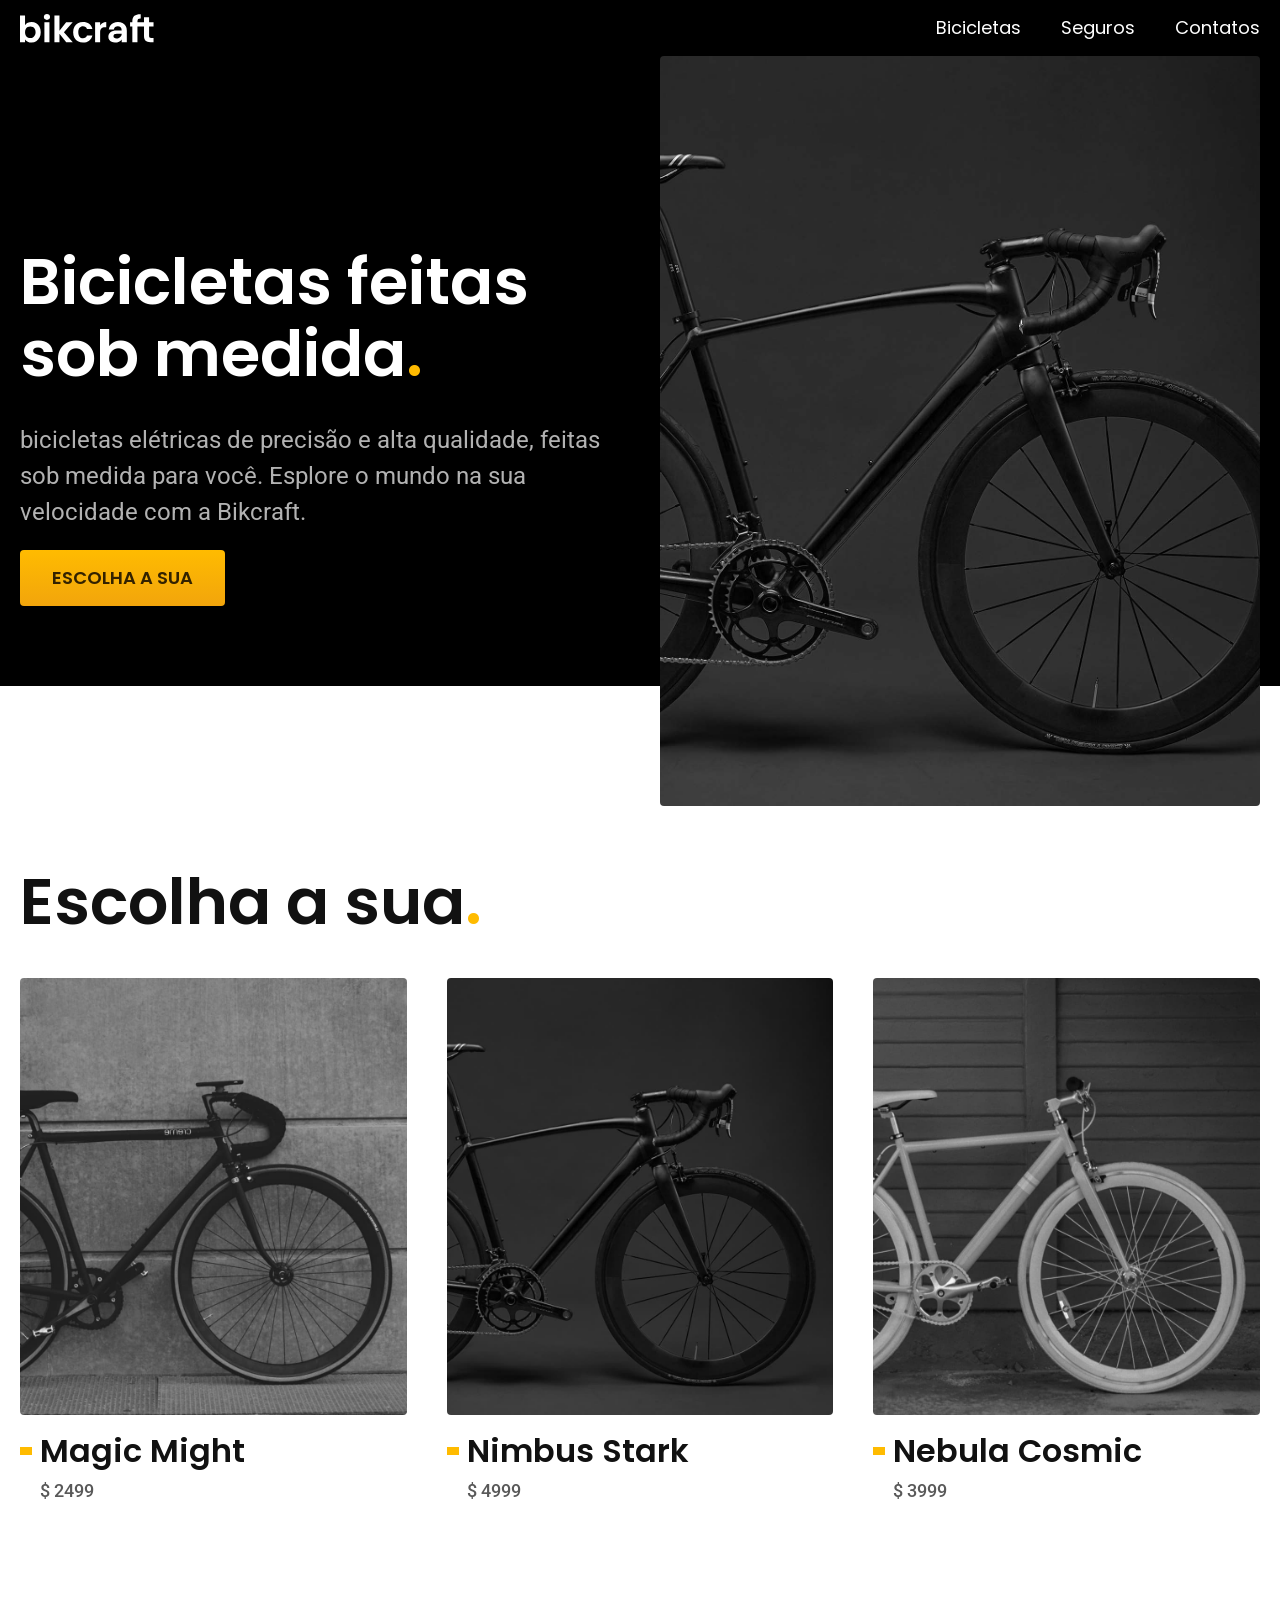
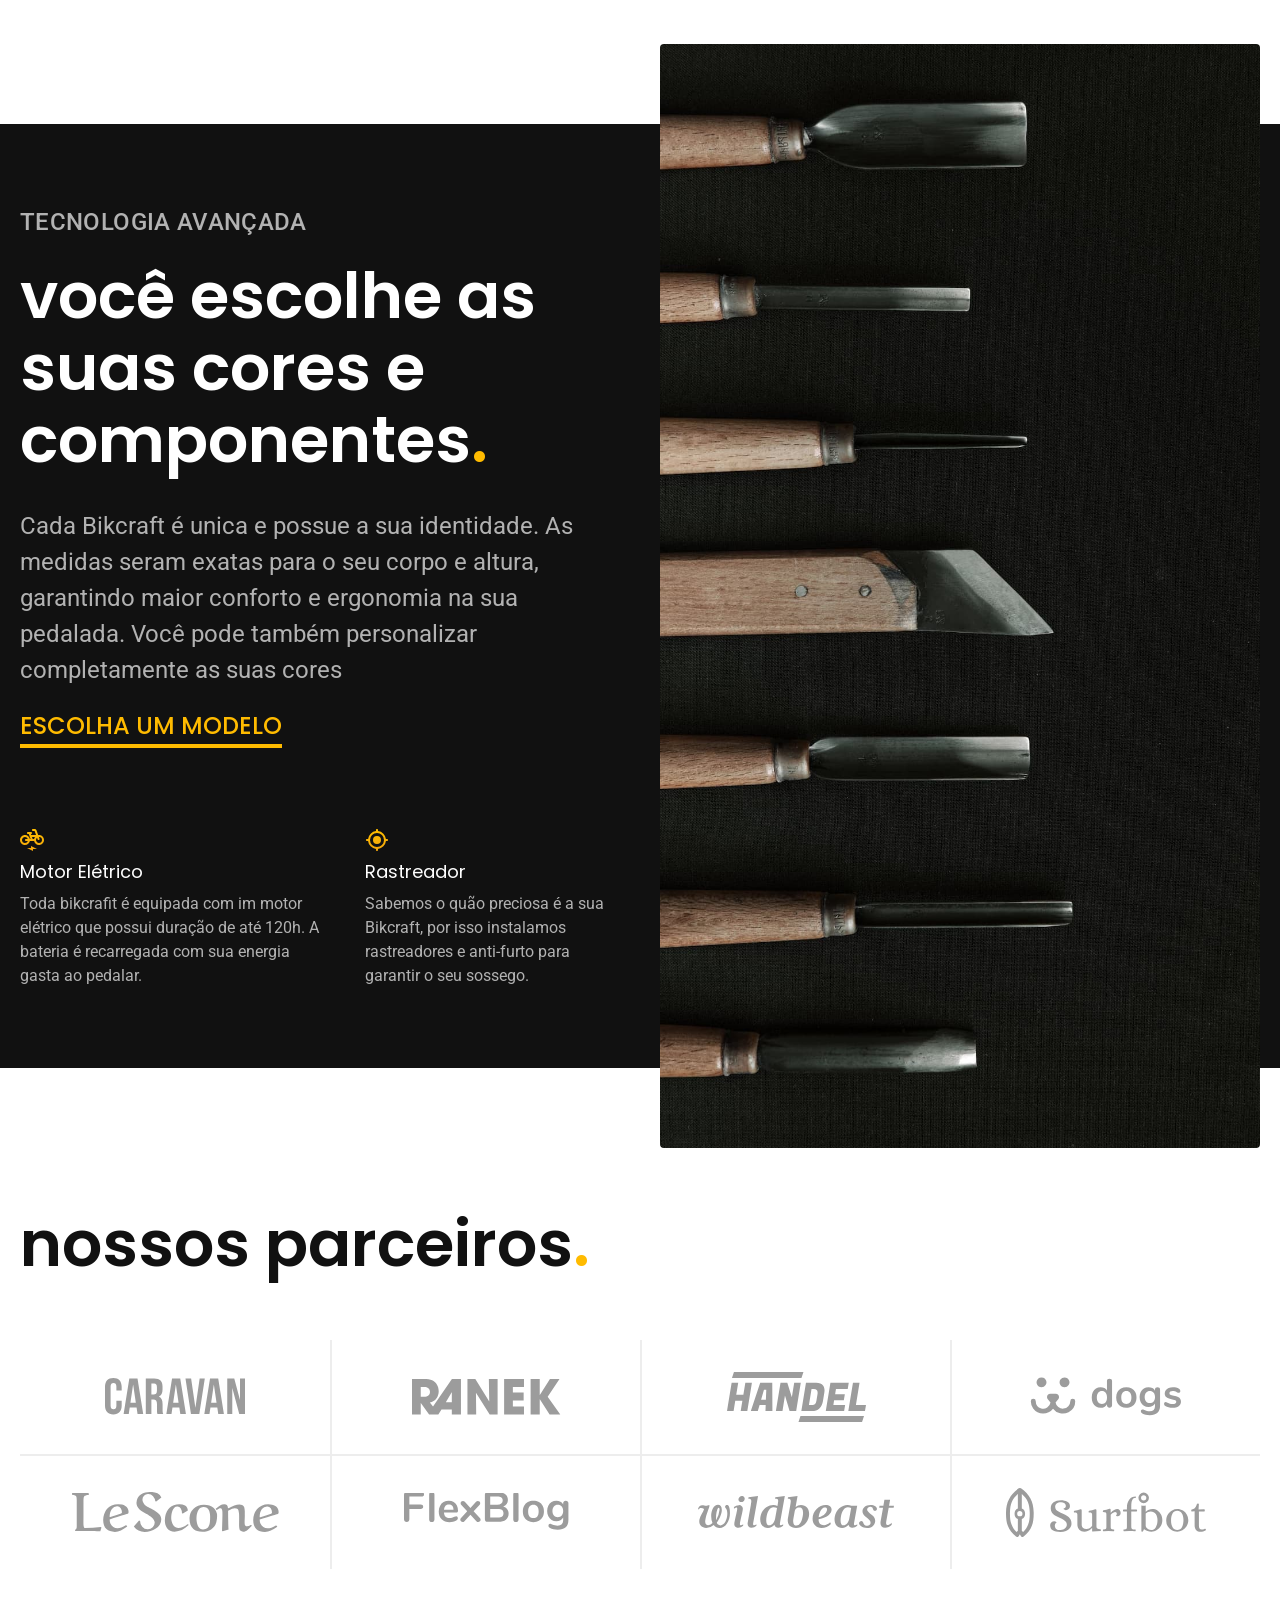
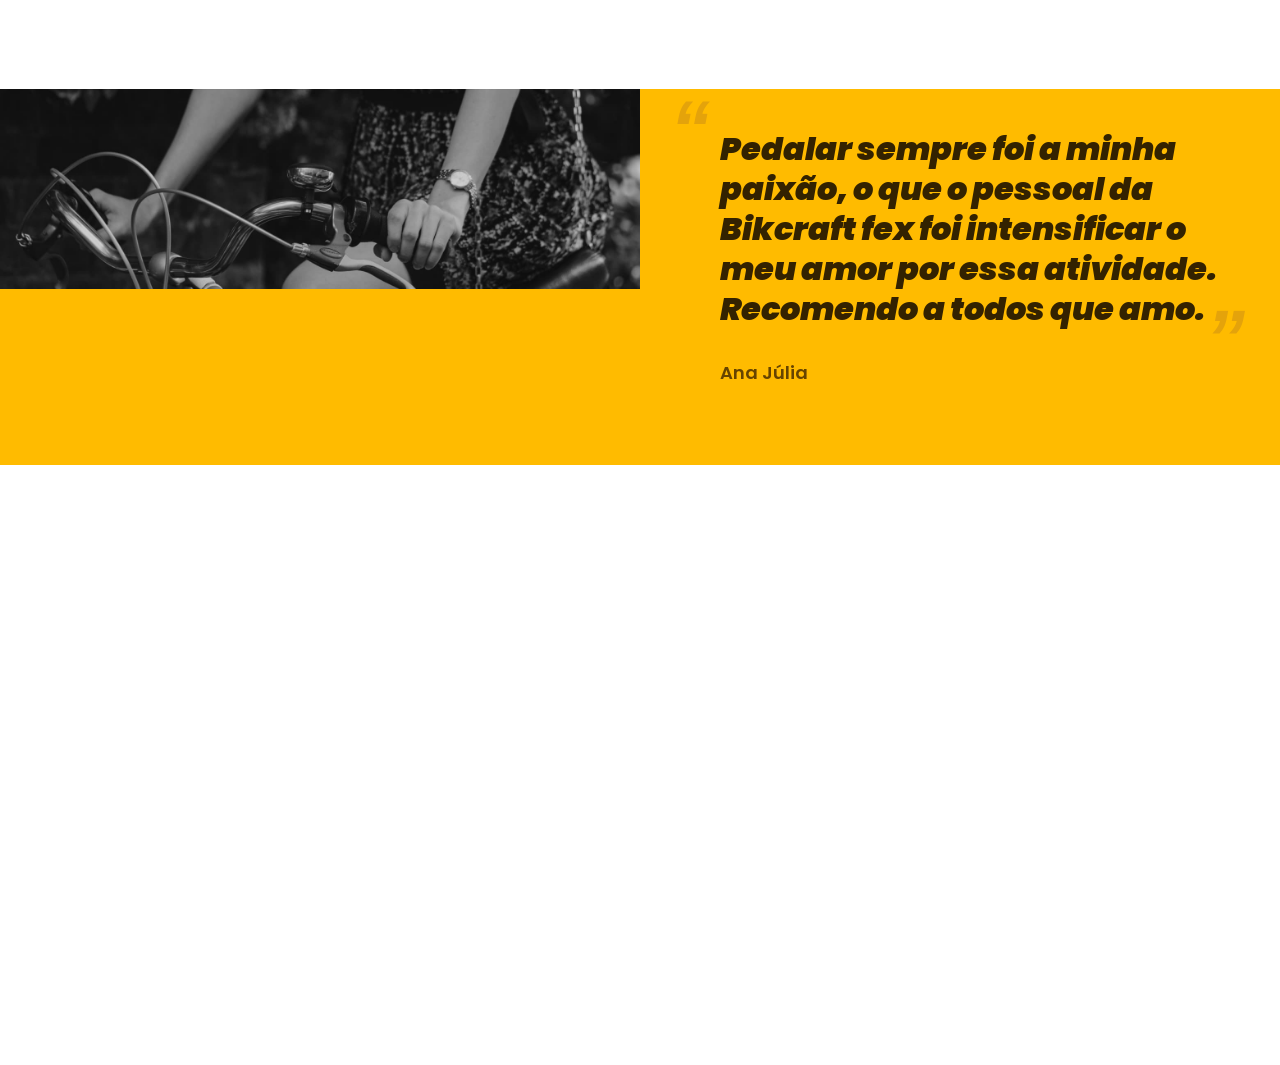
==== index.html @ 05d9689a "atualizações dias 2 e 3" ====
<!DOCTYPE html>
<html lang="pt-BR">

<head>
  <meta charset="UTF-8">
  <meta name="viewport" content="width=device-width, initial-scale=1.0">
  <title>Bikcraft - Bicicletas Elétricas</title>
  <meta name="description" content="Bicicletas elétricas de alta precisão e qualidade, feitas sob medida paara o cliente. Explore o mundo na sua velocidade com a Bikcraft">
  <link rel="stylesheet" href="./css/style.css">

  <link rel="preconnect" href="https://fonts.googleapis.com">
  <link rel="preconnect" href="https://fonts.gstatic.com" crossorigin>
  <link href="https://fonts.googleapis.com/css2?family=Poppins:ital,wght@0,100;0,200;0,300;0,400;0,500;0,600;0,700;0,800;0,900;1,100;1,200;1,300;1,400;1,500;1,600;1,700;1,800;1,900&family=Roboto:ital,wght@0,100..900;1,100..900&display=swap" rel="stylesheet">
  <link rel="preconnect" href="https://fonts.googleapis.com">
  <link rel="preconnect" href="https://fonts.gstatic.com" crossorigin>
  <link href="https://fonts.googleapis.com/css2?family=Merriweather:ital,opsz,wght@0,18..144,300..900;1,18..144,300..900&display=swap" rel="stylesheet">

</head>

<body>
  <header class="header-bg">
    <div class="header container">
      <a href="./">
        <img src="./img/bikcraft.svg" alt="Bikcraft">
      </a>
      <nav aria-label="primaria">
        <ul class="header-menu font-1-m cor-0">
          <li><a href="./bicicletas.html">Bicicletas</a></li>
          <li><a href="./seguros.html">Seguros</a></li>
          <li><a href="./contato.html">Contatos</a></li>
        </ul>
      </nav>
    </div>
  </header>

  <main class="introducao-bg">
    <div class="introducao container">
      <div class="introducao-conteudo">
        <h1 class="font-1-xxl cor-0">Bicicletas feitas sob medida<span class="cor-p1">.</span></h1>
        <p class="font-2-l cor-5">bicicletas elétricas de precisão e alta qualidade, feitas sob medida para você. Esplore o mundo na sua velocidade com a Bikcraft.</p>
        <a class="botao" href="./bicicletas.html">Escolha a sua</a>
      </div>
      <div class="introducao-imagem">
        <img src="./img/fotos/introducao.jpg" alt="bicicleta eletrica preta">
      </div>
    </div>
  </main>
  <!-- fim do main -->
  <article class="bicicletas-lista">
    <h2 class="font-1-xxl container">Escolha a sua<span class="cor-p1">.</span></h2>
    <ul>
      <li>
        <a href="./bicicletas/magic.html">
          <img src="./img/bicicletas/magic-home.jpg" alt="bicicleta preta">
          <h3 class="font-1-xl">Magic Might</h3>
          <span class="font-2-m cor-8">$ 2499</span>
        </a>
      </li>

      <li>
        <a href="./bicicletas/nimbus.html">
          <img src="./img/bicicletas/nimbus-home.jpg" alt="bicicleta preta">
          <h3 class="font-1-xl">Nimbus Stark</h3>
          <span class="font-2-m cor-8">$ 4999</span>
        </a>
      </li>
      <li>
        <a href="./bicicletas/nebula.html">
          <img src="./img/bicicletas/nebula-home.jpg" alt="bicicleta preta">
          <h3 class="font-1-xl">Nebula Cosmic</h3>
          <span class="font-2-m cor-8">$ 3999</span>
        </a>
      </li>
    </ul>
  </article>

  <article class="tecnologia-bg">
    <div class="tecnologia container">
      <div class="tecnologia-conteudo">
        <span class="font-2-l-b cor-5">Tecnologia Avançada</span>
        <h2 class="font-1-xxl cor-0">você escolhe as suas cores e componentes<span class="cor-p1">.</span></h2>
        <p class="font-2-l cor-5">Cada Bikcraft é unica e possue a sua identidade. As medidas seram exatas para o seu corpo e altura, garantindo maior conforto e ergonomia na sua pedalada. Você pode também personalizar completamente as suas cores</p>
        <a class="link" href="./bicicletas.html">Escolha um modelo</a>
        <div class="tecnologia-vantagens">
          <div>
            <img src="./img/icones/eletrica.svg" alt="">
            <h3 class="font-1-m cor-0">Motor Elétrico</h3>
            <p class="font-2-s cor-5">Toda bikcrafit é equipada com im motor elétrico que possui duração de até 120h. A bateria é recarregada com sua energia gasta ao pedalar.</p>
          </div>
          <div>
            <img src="./img/icones/rastreador.svg" alt="">
            <h3 class="font-1-m cor-0">Rastreador</h3>
            <p class="font-2-s cor-5">Sabemos o quão preciosa é a sua Bikcraft, por isso instalamos rastreadores e anti-furto para garantir o seu sossego.</p>
          </div>
        </div>
      </div>

      <div class="tecnologia-imagem">
        <img src="img/fotos/tecnologia.jpg" alt="">
      </div>
    </div>
  </article>

  <section class="parceiros" aria-label="Parceiros">
    <h2 class="font-1-xxl container">nossos parceiros<span class="cor-p1">.</span></h2>

    <ul>
      <li><img src="./img/parceiros/caravan.svg" alt="caravan"></li>
      <li><img src="./img/parceiros/ranek.svg" alt="ranek"></li>
      <li><img src="./img/parceiros/handel.svg" alt="handel"></li>
      <li><img src="./img/parceiros/dogs.svg" alt="dogs"></li>
      <li><img src="./img/parceiros/lescone.svg" alt="lescone"></li>
      <li><img src="./img/parceiros/flexblog.svg" alt="flexblog"></li>
      <li><img src="./img/parceiros/wildbeast.svg" alt="wildbeast"></li>
      <li><img src="./img/parceiros/surfbot.svg" alt="surfbot"></li>
    </ul>
  </section>

  <section class="depoimento" aria-label="Depoimentos">
    <div>
      <img src="img/fotos/depoimento.jpg" alt="pessoa pedalando uma bicicleta Bikcraft">
    </div>
    <div class="depoimento-conteudo">
      <blockquote class="font-1-xl cor-p5"><!--semantica para quando é o texto de uma pessoa-->
        <p>Pedalar sempre foi a minha paixão, o que o pessoal da Bikcraft fex foi intensificar o meu amor por essa atividade. Recomendo a todos que amo.</p>
      </blockquote>
      <span class="font-1-m-b cor-p4">Ana Júlia</span>
    </div>
  </section>
</body>

</html>
---- css/style.css ----
@import"./global/header.css";
@import"./global/global.css";
/*introducao*/
@import"./home/introducao.css";
/*componentes*/
@import"./utilidades/componentes.css";
/*tipografia*/
@import"./utilidades/tipografia.css";
/*cores*/
@import"./utilidades/cores.css";
/*bicicletas*/
@import"./bicicletas/bicicletas-lista.css";
/*Tecnologia*/
@import"/css/home/tecnologia.css";
@import"/css/home/parceiros.css";
@import"/css/home/depoimento.css";
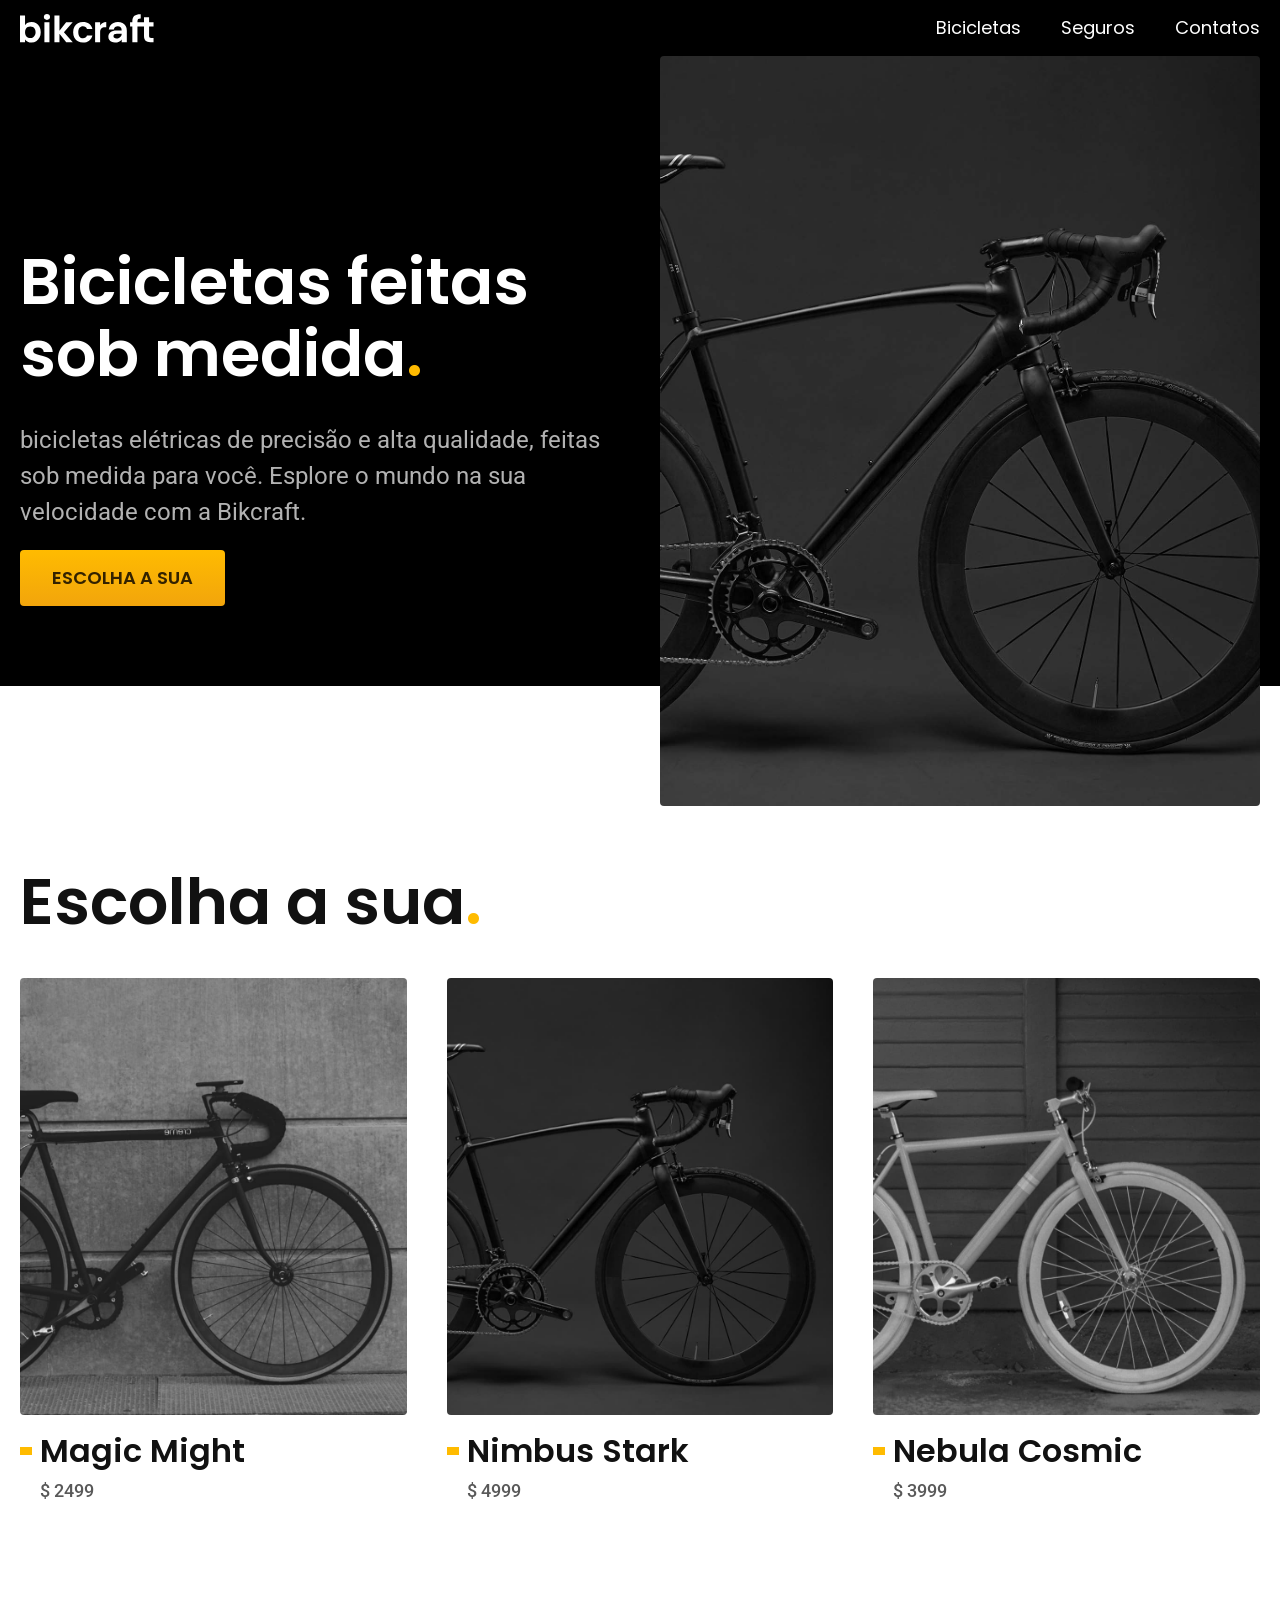
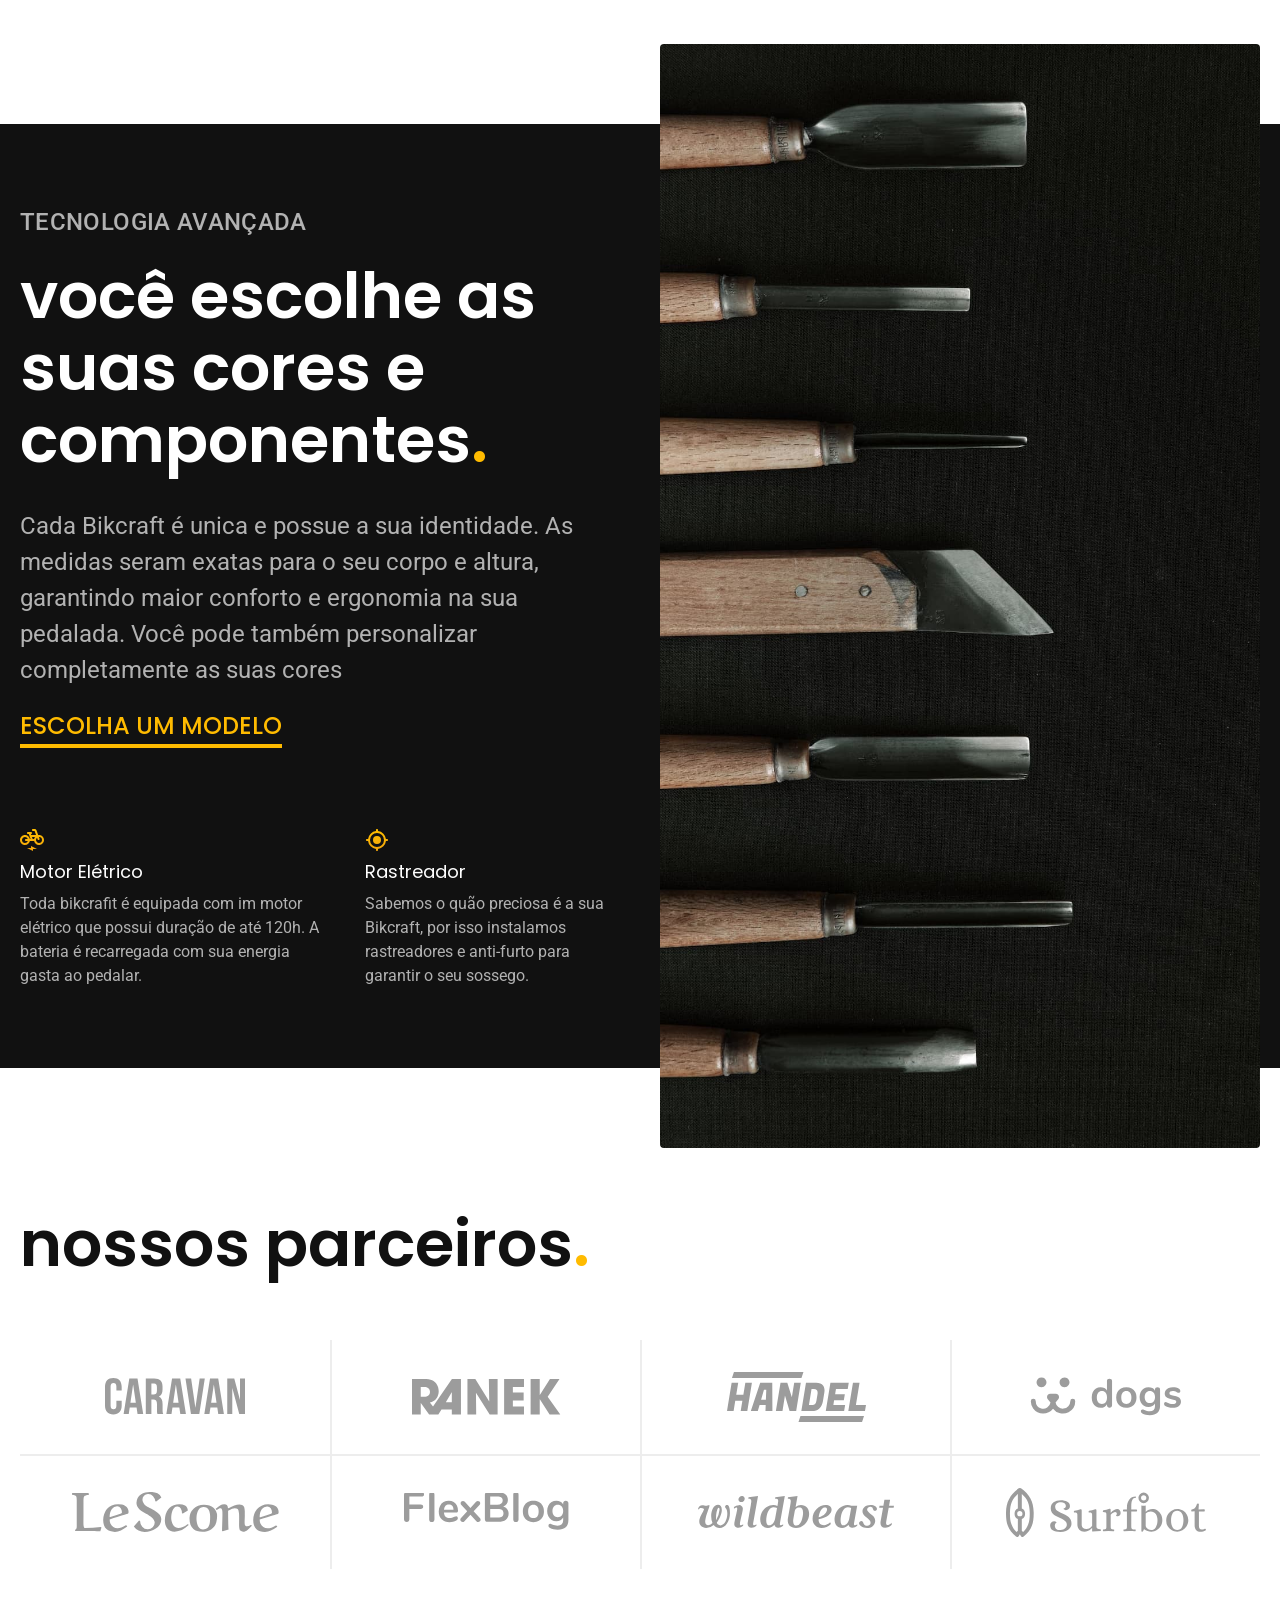
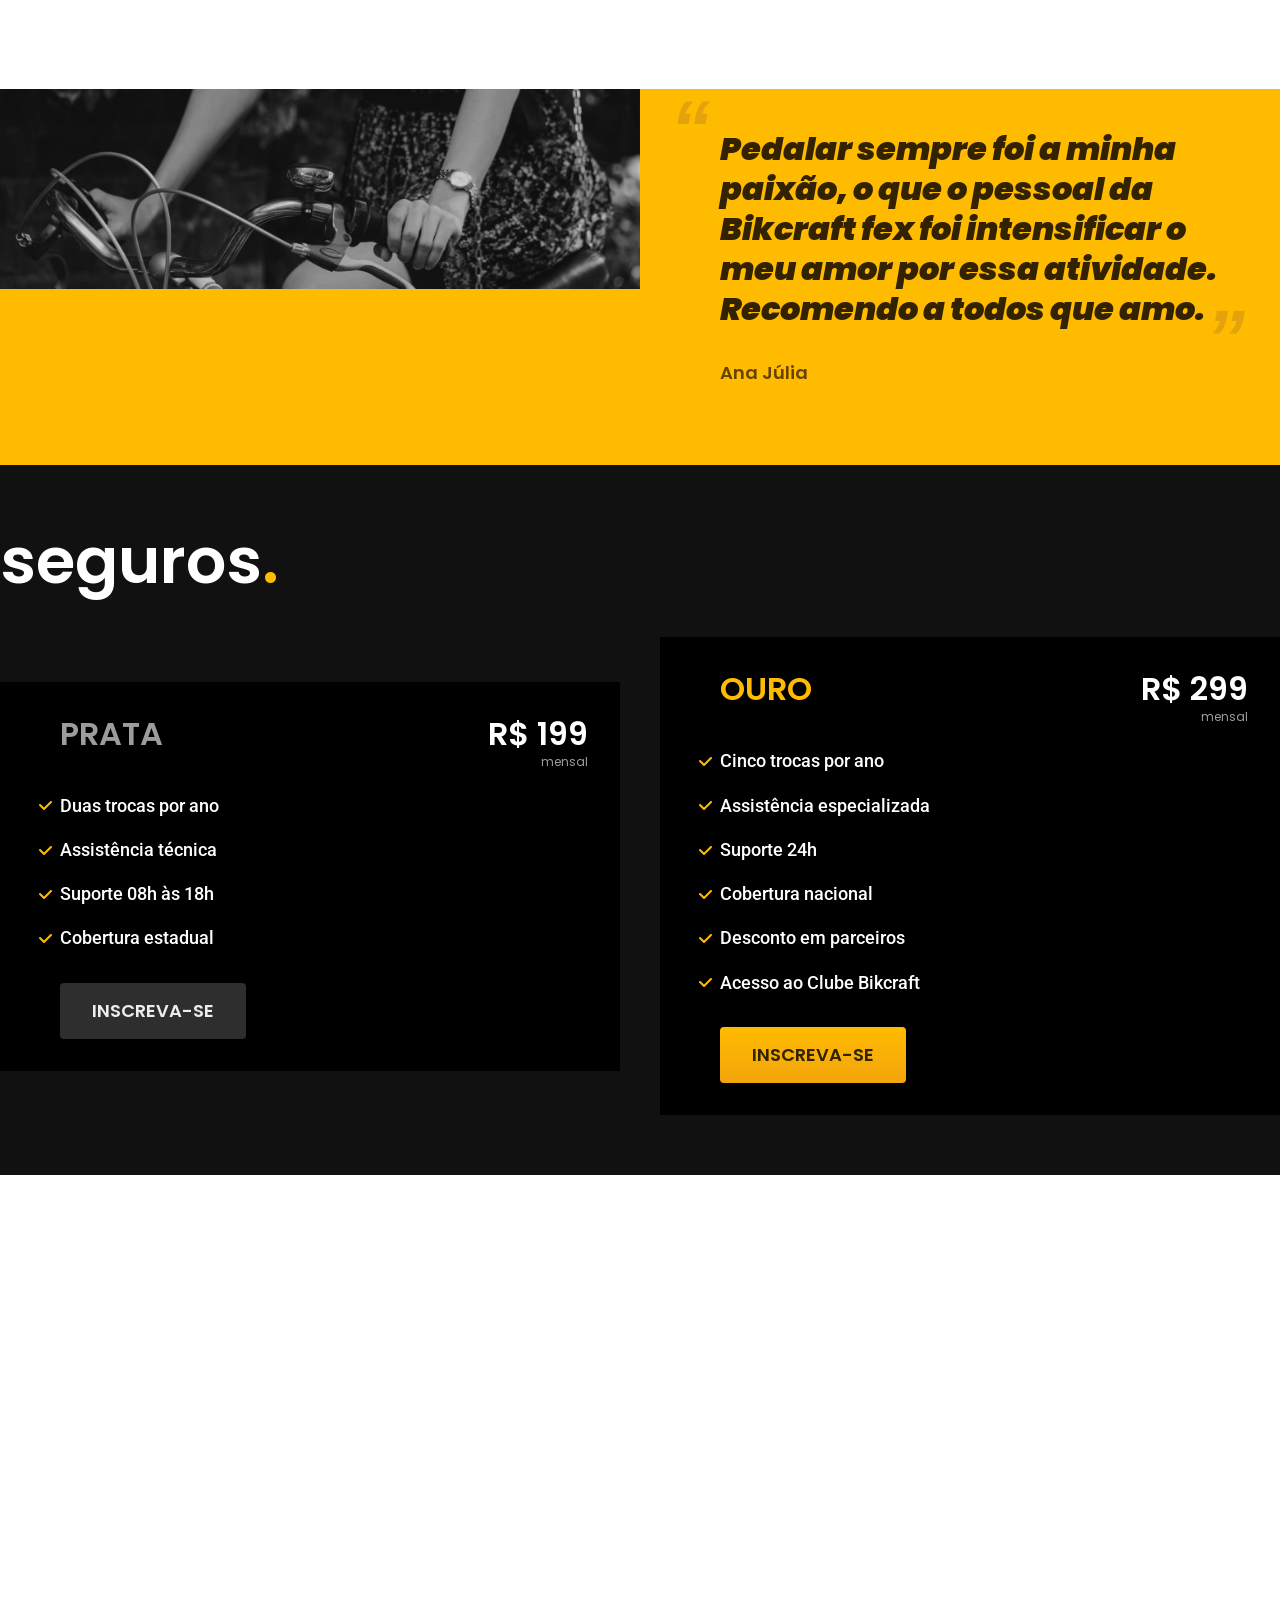
==== commit f5a04c76: "depoimentos e seguros" ====
--- a/index.html
+++ b/index.html
@@ -127,6 +127,37 @@
       <span class="font-1-m-b cor-p4">Ana Júlia</span>
     </div>
   </section>
+
+  <article class="seguros-bg">
+    <div class="seguros container">
+      <h2 class="font-1-xxl cor-0">seguros<span class="cor-p1">.</span></h2>
+      <div class="seguros-item">
+        <h3 class="font-1-xl cor-6">PRATA</h3>
+        <span class="font-1-xl cor-0">R$ 199 <span class="font-1-xs cor-6">mensal</span></span>
+        <ul class="font-2-m cor-0">
+          <li>Duas trocas por ano</li>
+          <li>Assistência técnica</li>
+          <li>Suporte 08h às 18h</li>
+          <li>Cobertura estadual</li>
+        </ul>
+        <a class="botao secundario" href="./orcamento.html">Inscreva-se</a>
+      </div>
+
+      <div class="seguros-item">
+        <h3 class="font-1-xl cor-p1">OURO</h3>
+        <span class="font-1-xl cor-0">R$ 299 <span class="font-1-xs cor-6">mensal</span></span>
+        <ul class="font-2-m cor-0">
+          <li>Cinco trocas por ano</li>
+          <li>Assistência especializada</li>
+          <li>Suporte 24h</li>
+          <li>Cobertura nacional</li>
+          <li>Desconto em parceiros</li>
+          <li>Acesso ao Clube Bikcraft</li>
+        </ul>
+        <a class="botao" href="./orcamento.html">Inscreva-se</a>
+      </div>
+    </div>
+  </article>
 </body>
 
 </html>
--- a/css/style.css
+++ b/css/style.css
@@ -14,7 +14,9 @@
 @import"/css/home/tecnologia.css";
 @import"/css/home/parceiros.css";
 @import"/css/home/depoimento.css";
+@import"/css/seguros/seguros.css";
 
 
 
 
+
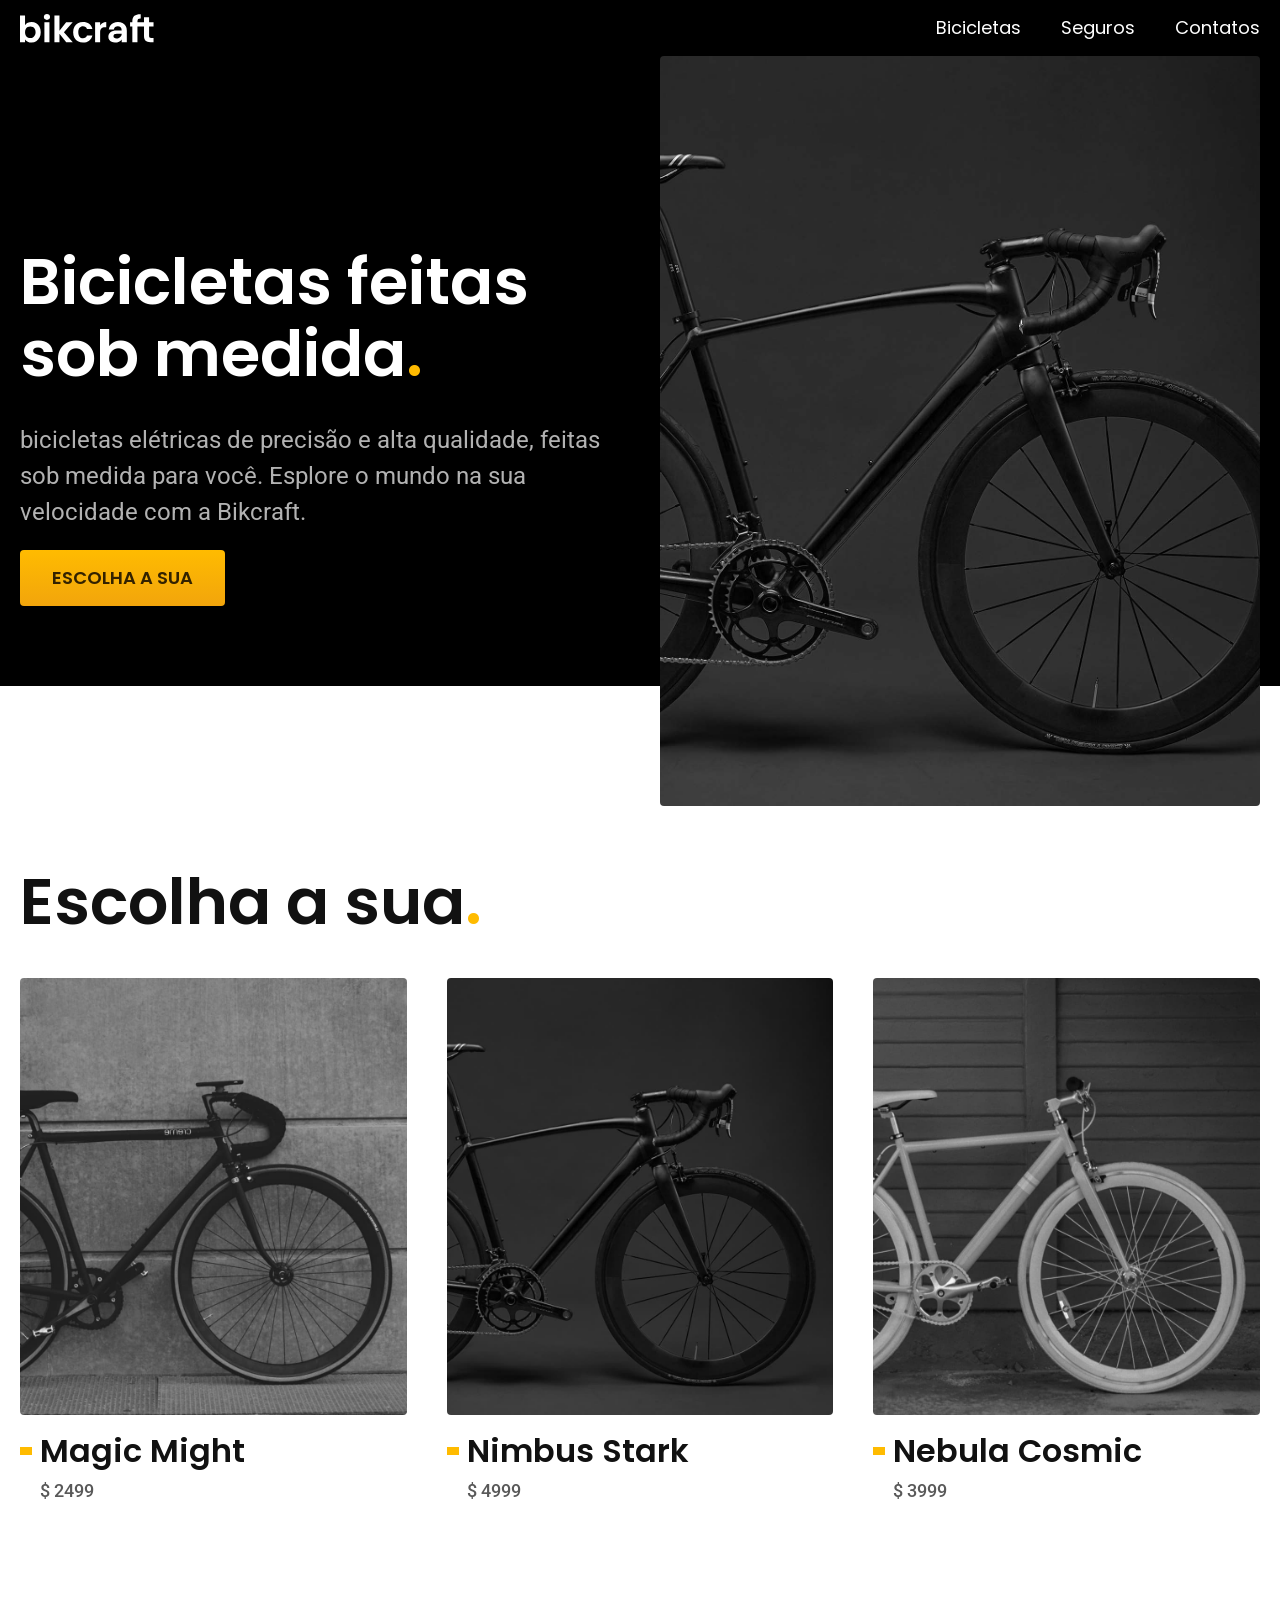
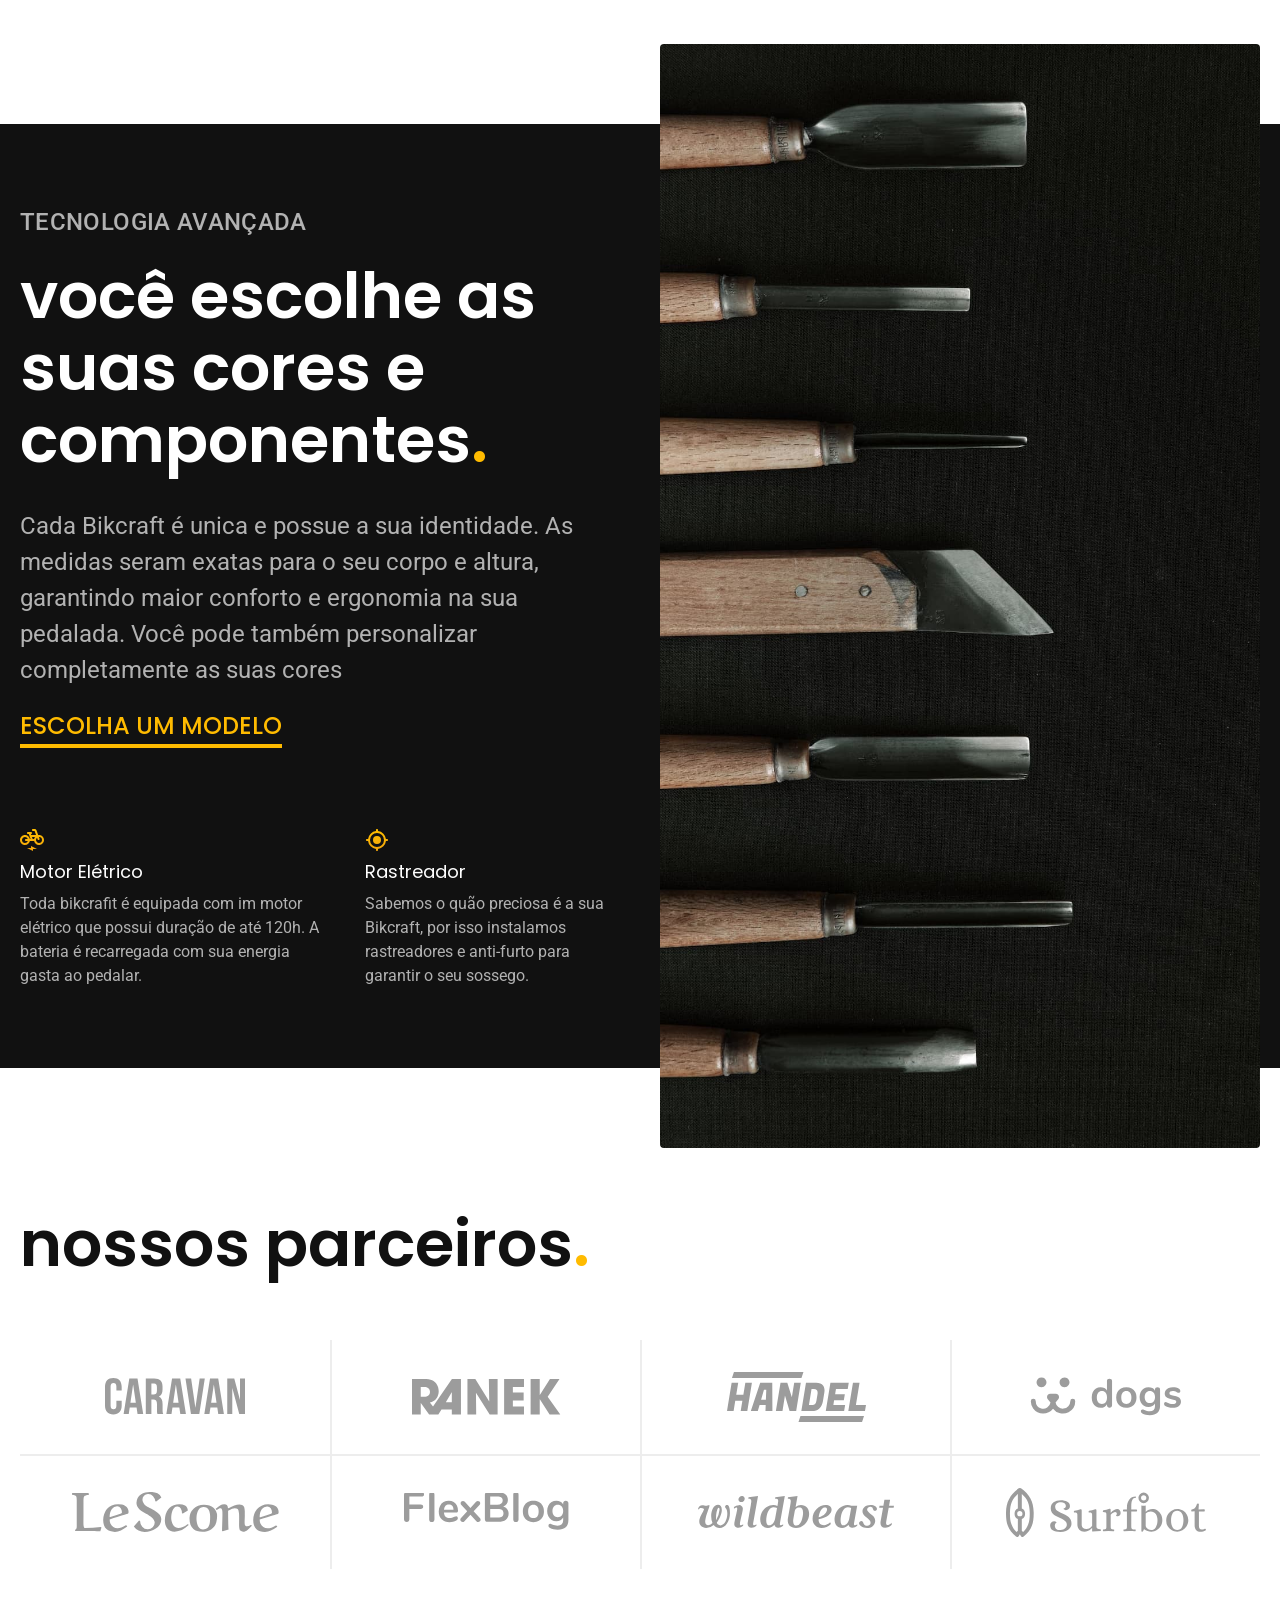
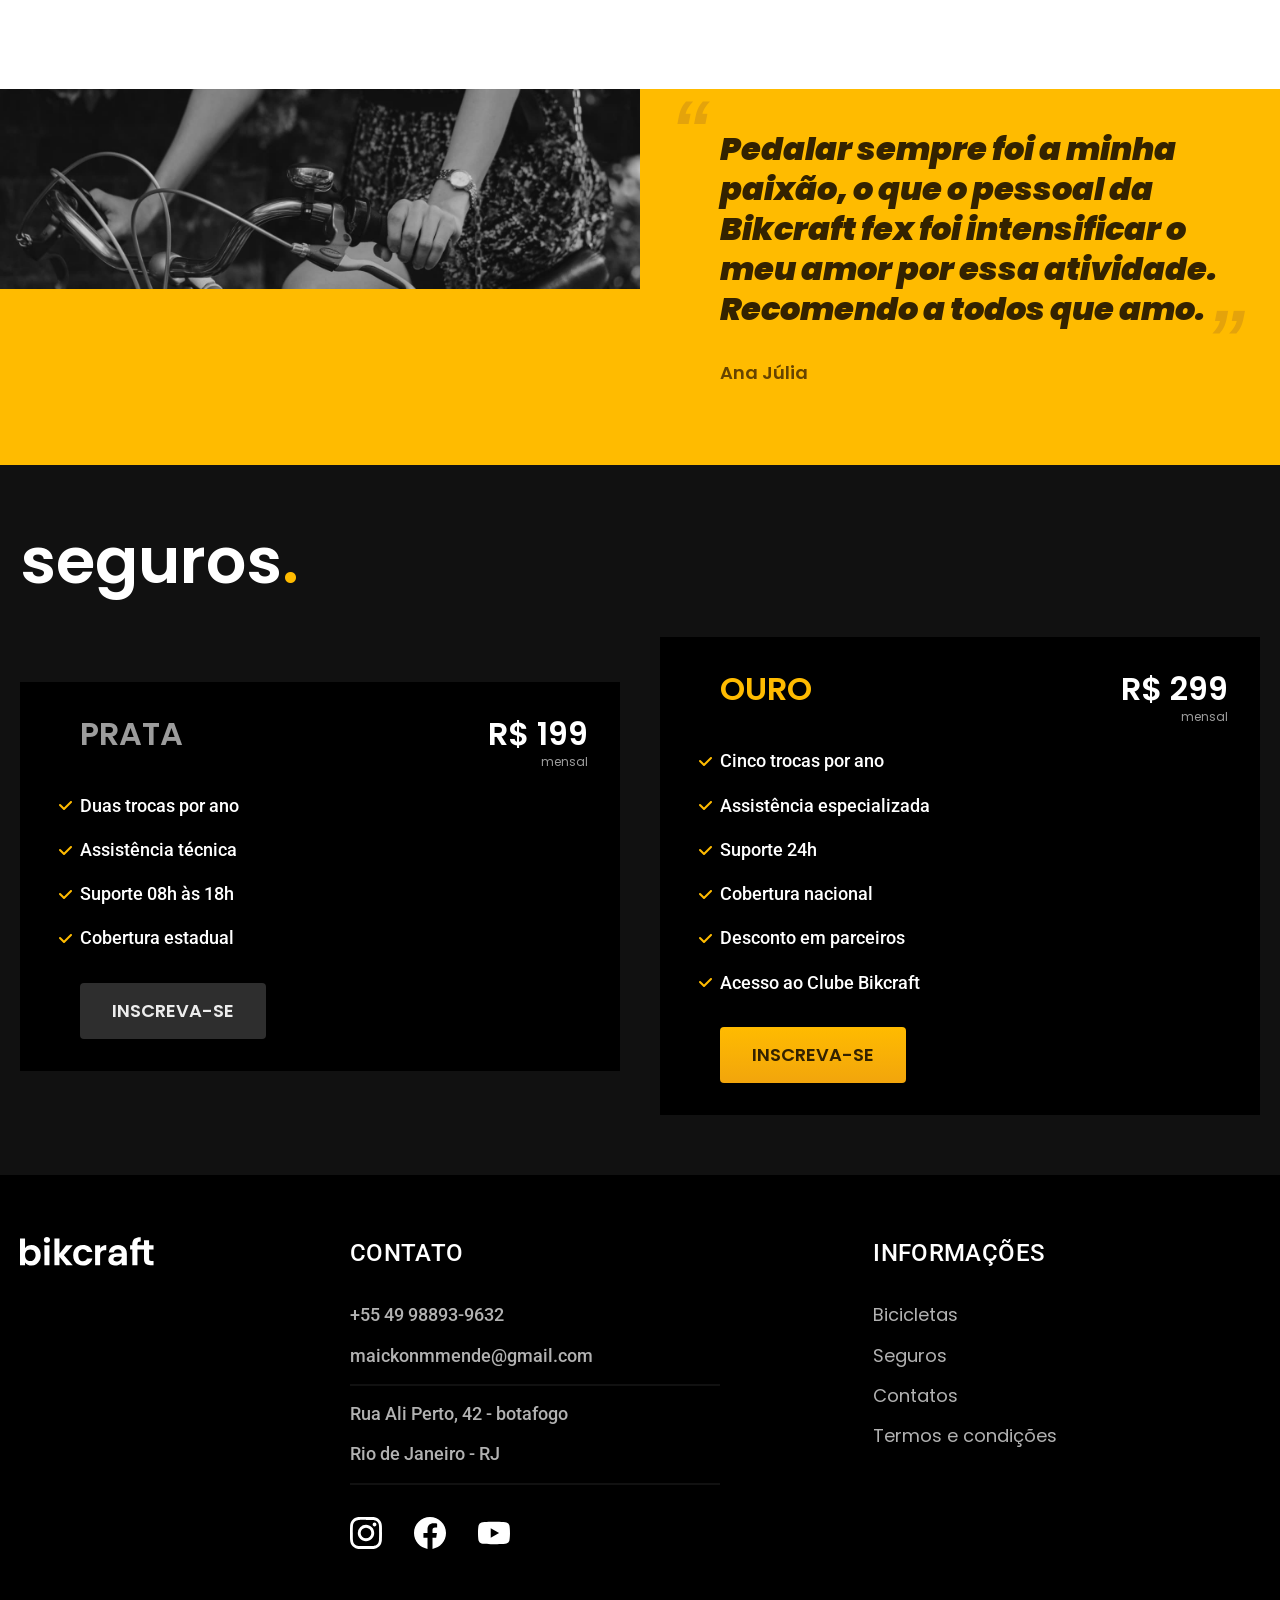
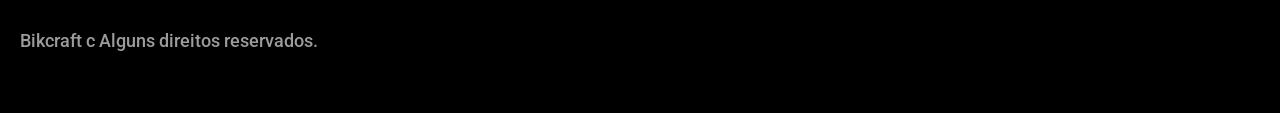
==== commit 49a50f1f: "pg de termos" ====
--- a/index.html
+++ b/index.html
@@ -158,6 +158,44 @@
       </div>
     </div>
   </article>
+
+  <footer class="footer-bg">
+    <div class="footer container">
+      <img src="./img/bikcraft.svg" alt="Bikcraft">
+      <div class="footer-contato">
+        <h3 class="font-2-l-b cor-0">Contato</h3>
+        <ul class="cor-5 font-2-m">
+          <li><a href="tel+5549988939632">+55 49 98893-9632</a></li>
+          <li><a href="mailto:maickonmmende@gmail.com">maickonmmende@gmail.com</a></li>
+          <li>Rua Ali Perto, 42 - botafogo</li>
+          <li>Rio de Janeiro - RJ</li>
+        </ul>
+        <div class="footer-redes">
+          <a href="./">
+            <img src="./img/redes/instagram.svg" alt="instagram">
+          </a>
+          <a href="./">
+            <img src="./img/redes/facebook.svg" alt="facebook">
+          </a> 
+          <a href="./">
+            <img src="./img/redes/youtube.svg" alt="youtube">
+          </a>
+        </div>
+      </div>
+      <div class="footer-informacoes">
+        <h3 class="font-2-l-b cor-0">Informações</h3>
+        <nav>
+          <ul class="font-1-m cor-5">
+            <li><a href="./bicicletas.html">Bicicletas</a></li>
+            <li><a href="./seguros.html">Seguros</a></li>
+            <li><a href="./contato.html">Contatos</a></li>
+            <li><a href="./termos.html">Termos e condições</a></li>
+          </ul>
+        </nav>
+      </div>
+      <p class="footer-copy font-2-m cor-6">Bikcraft c Alguns direitos reservados.</p>
+    </div>
+  </footer>
 </body>
 
 </html>
--- a/css/style.css
+++ b/css/style.css
@@ -15,6 +15,8 @@
 @import"/css/home/parceiros.css";
 @import"/css/home/depoimento.css";
 @import"/css/seguros/seguros.css";
+@import"/css/global/footer.css";
+@import"/css/termos/termos.css";
 
 
 
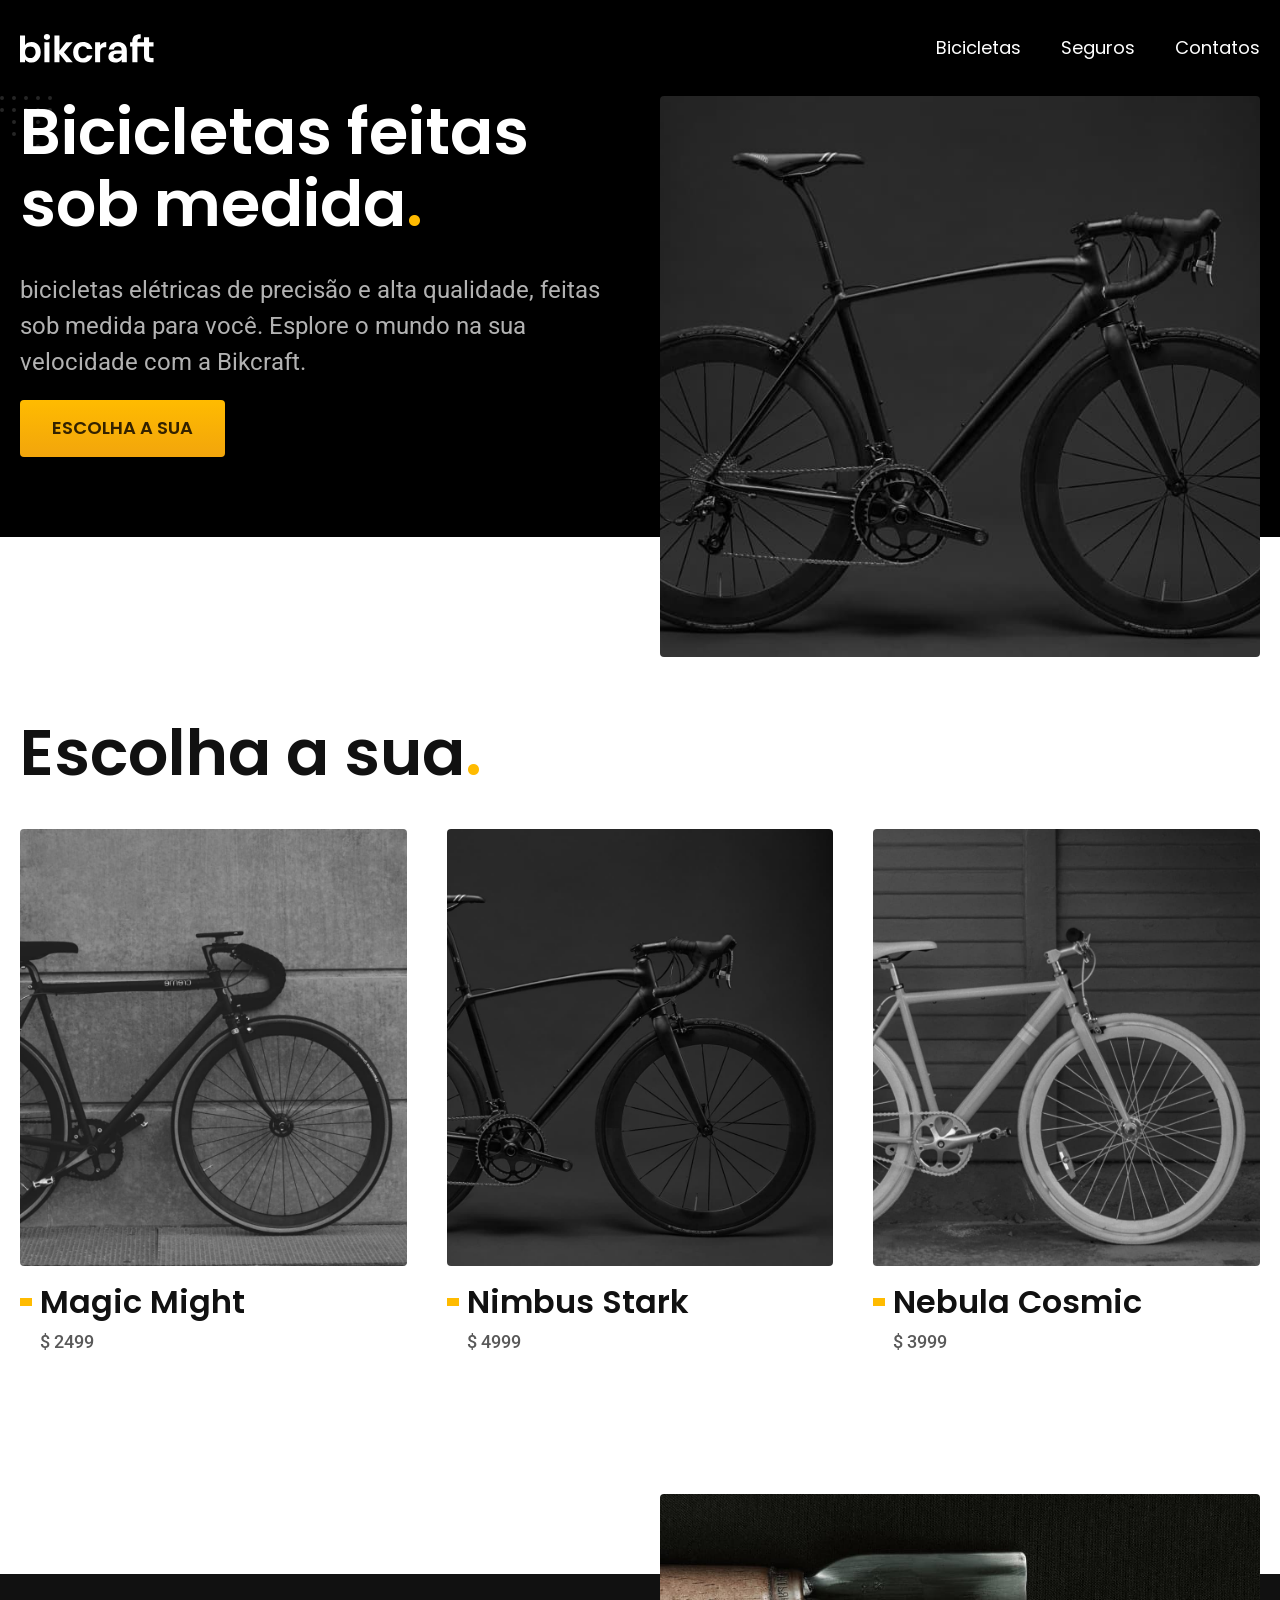
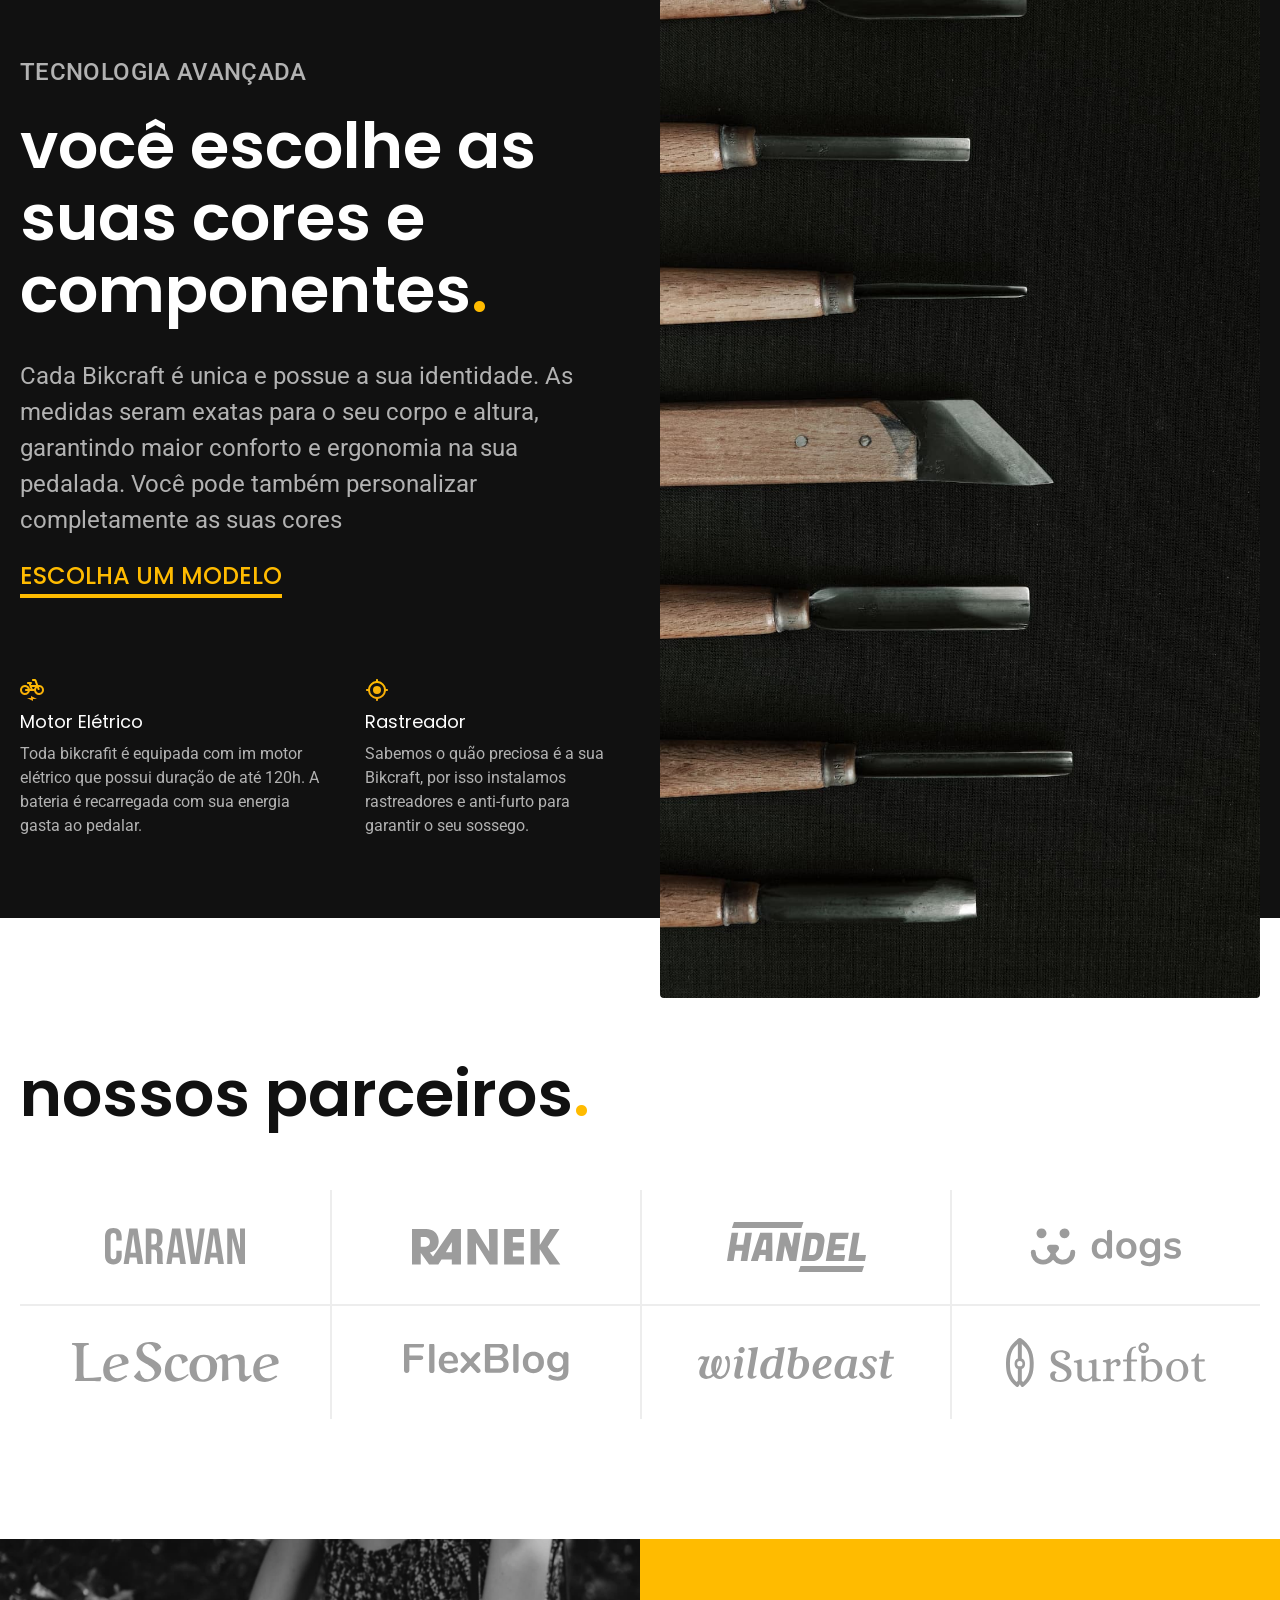
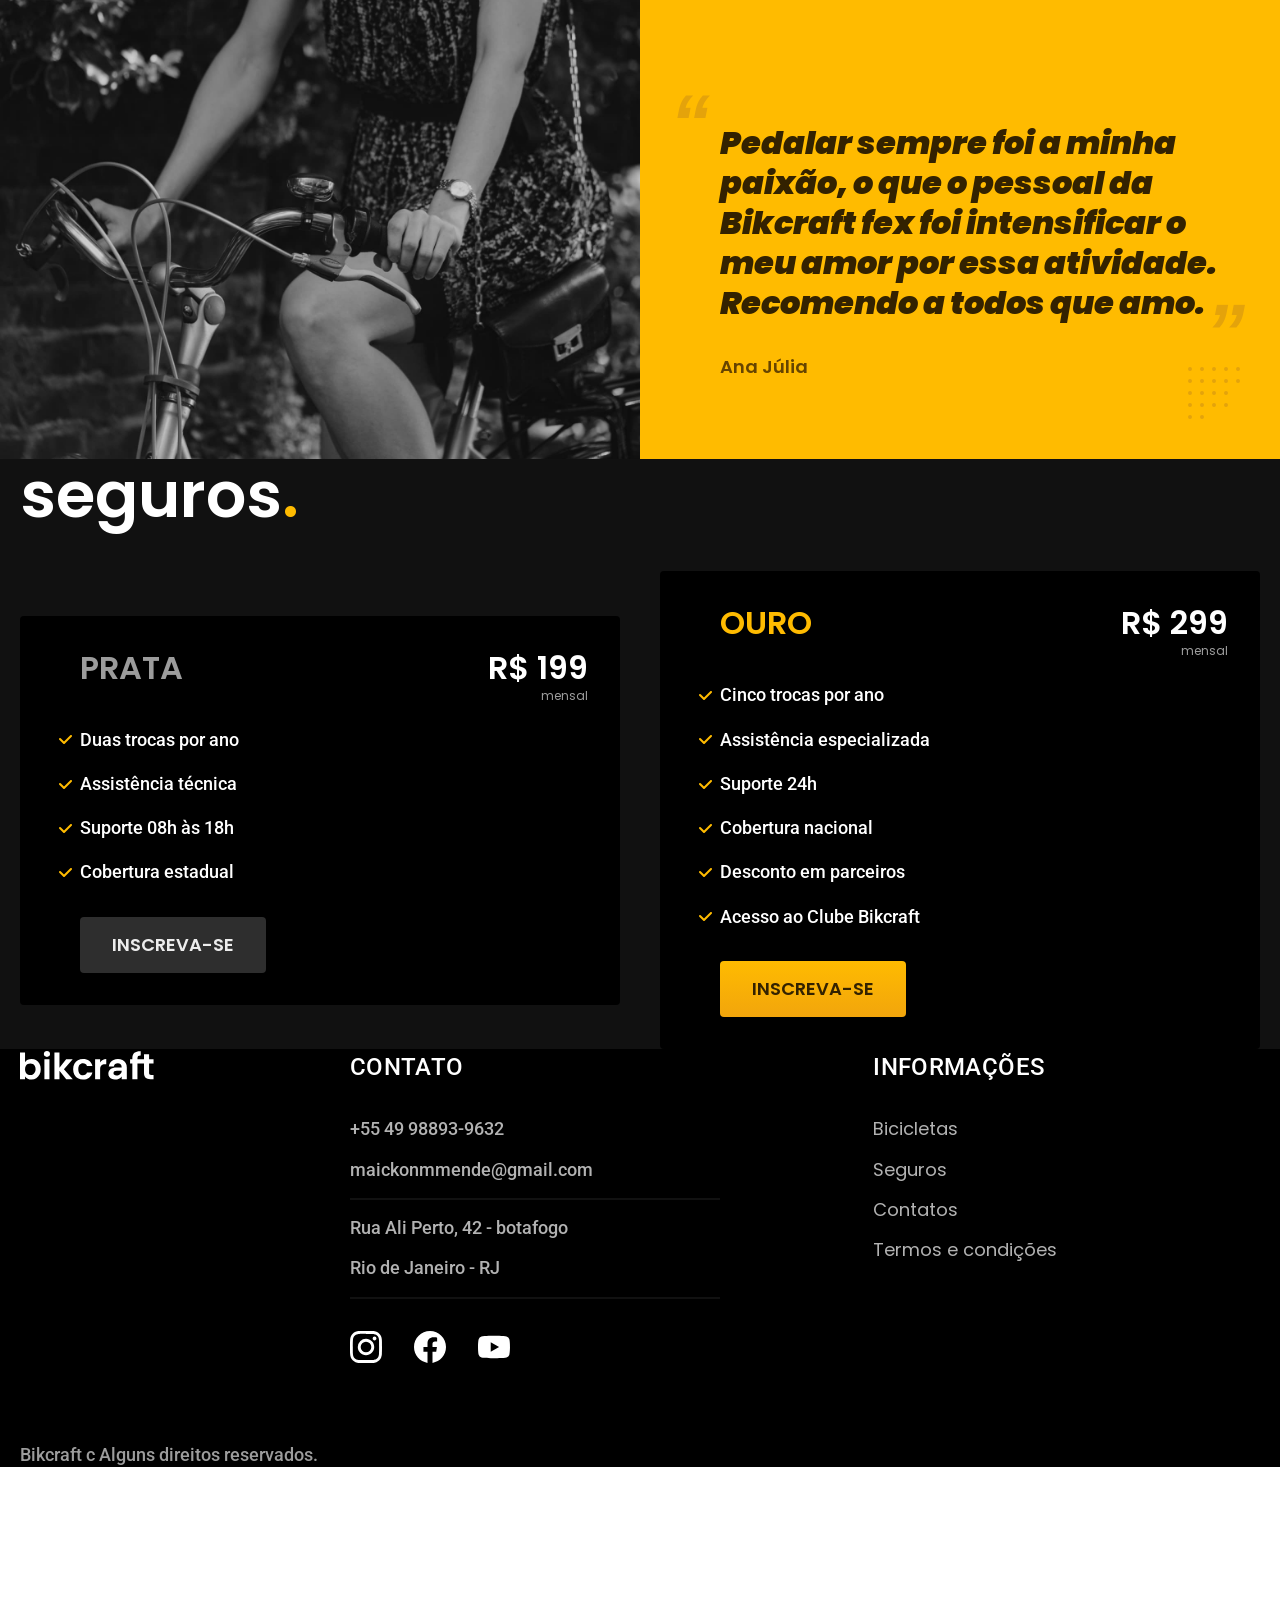
==== commit 51d653a8: "versão final sem jS" ====
--- a/index.html
+++ b/index.html
@@ -6,6 +6,7 @@
   <meta name="viewport" content="width=device-width, initial-scale=1.0">
   <title>Bikcraft - Bicicletas Elétricas</title>
   <meta name="description" content="Bicicletas elétricas de alta precisão e qualidade, feitas sob medida paara o cliente. Explore o mundo na sua velocidade com a Bikcraft">
+  <link rel="preload" href="./css/style.css" as="style">
   <link rel="stylesheet" href="./css/style.css">
 
   <link rel="preconnect" href="https://fonts.googleapis.com">
@@ -21,7 +22,7 @@
   <header class="header-bg">
     <div class="header container">
       <a href="./">
-        <img src="./img/bikcraft.svg" alt="Bikcraft">
+        <img src="./img/bikcraft.svg" width="136" height="32" alt="Bikcraft">
       </a>
       <nav aria-label="primaria">
         <ul class="header-menu font-1-m cor-0">
@@ -40,9 +41,11 @@
         <p class="font-2-l cor-5">bicicletas elétricas de precisão e alta qualidade, feitas sob medida para você. Esplore o mundo na sua velocidade com a Bikcraft.</p>
         <a class="botao" href="./bicicletas.html">Escolha a sua</a>
       </div>
-      <div class="introducao-imagem">
-        <img src="./img/fotos/introducao.jpg" alt="bicicleta eletrica preta">
-      </div>
+
+      <picture>
+        <source media="(max-width: 800px)" srcset="./img/bicicletas/nimbus.jpg">
+        <img src="./img/fotos/introducao.jpg" width="1280" height="1600" alt="bicicleta eletrica preta">
+      </picture>
     </div>
   </main>
   <!-- fim do main -->
@@ -83,12 +86,12 @@
         <a class="link" href="./bicicletas.html">Escolha um modelo</a>
         <div class="tecnologia-vantagens">
           <div>
-            <img src="./img/icones/eletrica.svg" alt="">
+            <img src="./img/icones/eletrica.svg" width="24" height="24" alt="">
             <h3 class="font-1-m cor-0">Motor Elétrico</h3>
             <p class="font-2-s cor-5">Toda bikcrafit é equipada com im motor elétrico que possui duração de até 120h. A bateria é recarregada com sua energia gasta ao pedalar.</p>
           </div>
           <div>
-            <img src="./img/icones/rastreador.svg" alt="">
+            <img src="./img/icones/rastreador.svg" width="24" height="24" alt="">
             <h3 class="font-1-m cor-0">Rastreador</h3>
             <p class="font-2-s cor-5">Sabemos o quão preciosa é a sua Bikcraft, por isso instalamos rastreadores e anti-furto para garantir o seu sossego.</p>
           </div>
@@ -96,7 +99,7 @@
       </div>
 
       <div class="tecnologia-imagem">
-        <img src="img/fotos/tecnologia.jpg" alt="">
+        <img src="img/fotos/tecnologia.jpg" width="1200" height="1920" alt="">
       </div>
     </div>
   </article>
@@ -176,7 +179,7 @@
           </a>
           <a href="./">
             <img src="./img/redes/facebook.svg" alt="facebook">
-          </a> 
+          </a>
           <a href="./">
             <img src="./img/redes/youtube.svg" alt="youtube">
           </a>
--- a/css/style.css
+++ b/css/style.css
@@ -1,24 +1,43 @@
+/*global*/
 @import"./global/header.css";
 @import"./global/global.css";
-/*introducao*/
+@import"/css/global/footer.css";
+
+/*home*/
+@import"../css/home/depoimento.css";
 @import"./home/introducao.css";
-/*componentes*/
+@import"../css/home/parceiros.css";
+@import"../css/home/tecnologia.css";
+@import"../css/home/seguro.css";
+
+/*seguros*/
+@import"../css/seguros/seguros.css";
+@import"../css/seguros/perguntas.css";
+@import"../css/seguros/vantagens.css";
+
+/*Termos*/
+@import"../css/termos/termos.css";
+
+/*Utilidades*/
 @import"./utilidades/componentes.css";
-/*tipografia*/
 @import"./utilidades/tipografia.css";
-/*cores*/
 @import"./utilidades/cores.css";
+@import"./utilidades/formulario.css";
+
+
 /*bicicletas*/
 @import"./bicicletas/bicicletas-lista.css";
-/*Tecnologia*/
-@import"/css/home/tecnologia.css";
-@import"/css/home/parceiros.css";
-@import"/css/home/depoimento.css";
-@import"/css/seguros/seguros.css";
-@import"/css/global/footer.css";
-@import"/css/termos/termos.css";
+@import"../css/bicicletas/bicicletas.css";
+
+/*contato*/
+@import"./contato/contato.css";
+@import"./contato/lojas.css";
+
+/*orcamento*/
+@import"./orcamento/orcamento.css";
+
+/*bicicleta*/
+@import"../css/bicicleta/seguro.css";
+@import"../css/bicicleta/bicicleta.css";
 
 
-
-
-
--- a/css/style.css
+++ b/css/style.css
@@ -1,24 +1,43 @@
+/*global*/
 @import"./global/header.css";
 @import"./global/global.css";
-/*introducao*/
+@import"/css/global/footer.css";
+
+/*home*/
+@import"../css/home/depoimento.css";
 @import"./home/introducao.css";
-/*componentes*/
+@import"../css/home/parceiros.css";
+@import"../css/home/tecnologia.css";
+@import"../css/home/seguro.css";
+
+/*seguros*/
+@import"../css/seguros/seguros.css";
+@import"../css/seguros/perguntas.css";
+@import"../css/seguros/vantagens.css";
+
+/*Termos*/
+@import"../css/termos/termos.css";
+
+/*Utilidades*/
 @import"./utilidades/componentes.css";
-/*tipografia*/
 @import"./utilidades/tipografia.css";
-/*cores*/
 @import"./utilidades/cores.css";
+@import"./utilidades/formulario.css";
+
+
 /*bicicletas*/
 @import"./bicicletas/bicicletas-lista.css";
-/*Tecnologia*/
-@import"/css/home/tecnologia.css";
-@import"/css/home/parceiros.css";
-@import"/css/home/depoimento.css";
-@import"/css/seguros/seguros.css";
-@import"/css/global/footer.css";
-@import"/css/termos/termos.css";
+@import"../css/bicicletas/bicicletas.css";
+
+/*contato*/
+@import"./contato/contato.css";
+@import"./contato/lojas.css";
+
+/*orcamento*/
+@import"./orcamento/orcamento.css";
+
+/*bicicleta*/
+@import"../css/bicicleta/seguro.css";
+@import"../css/bicicleta/bicicleta.css";
 
 
-
-
-
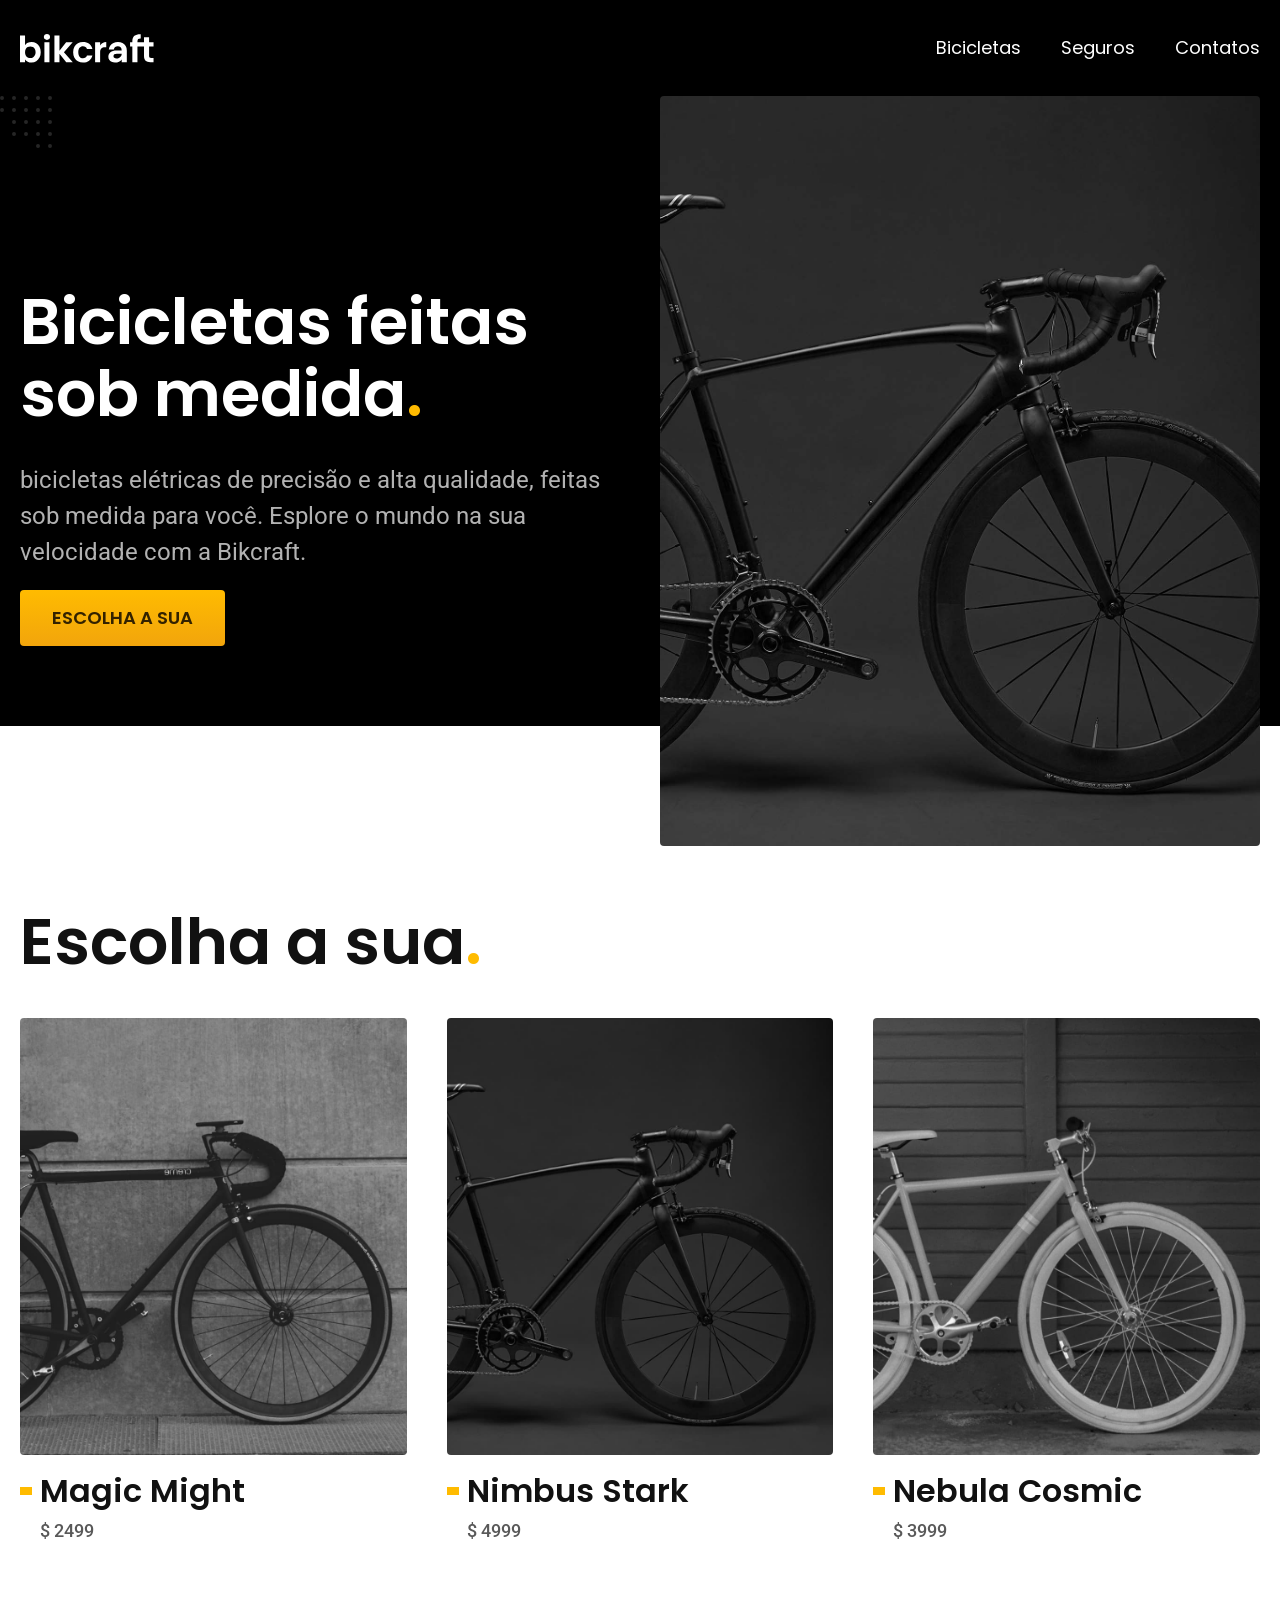
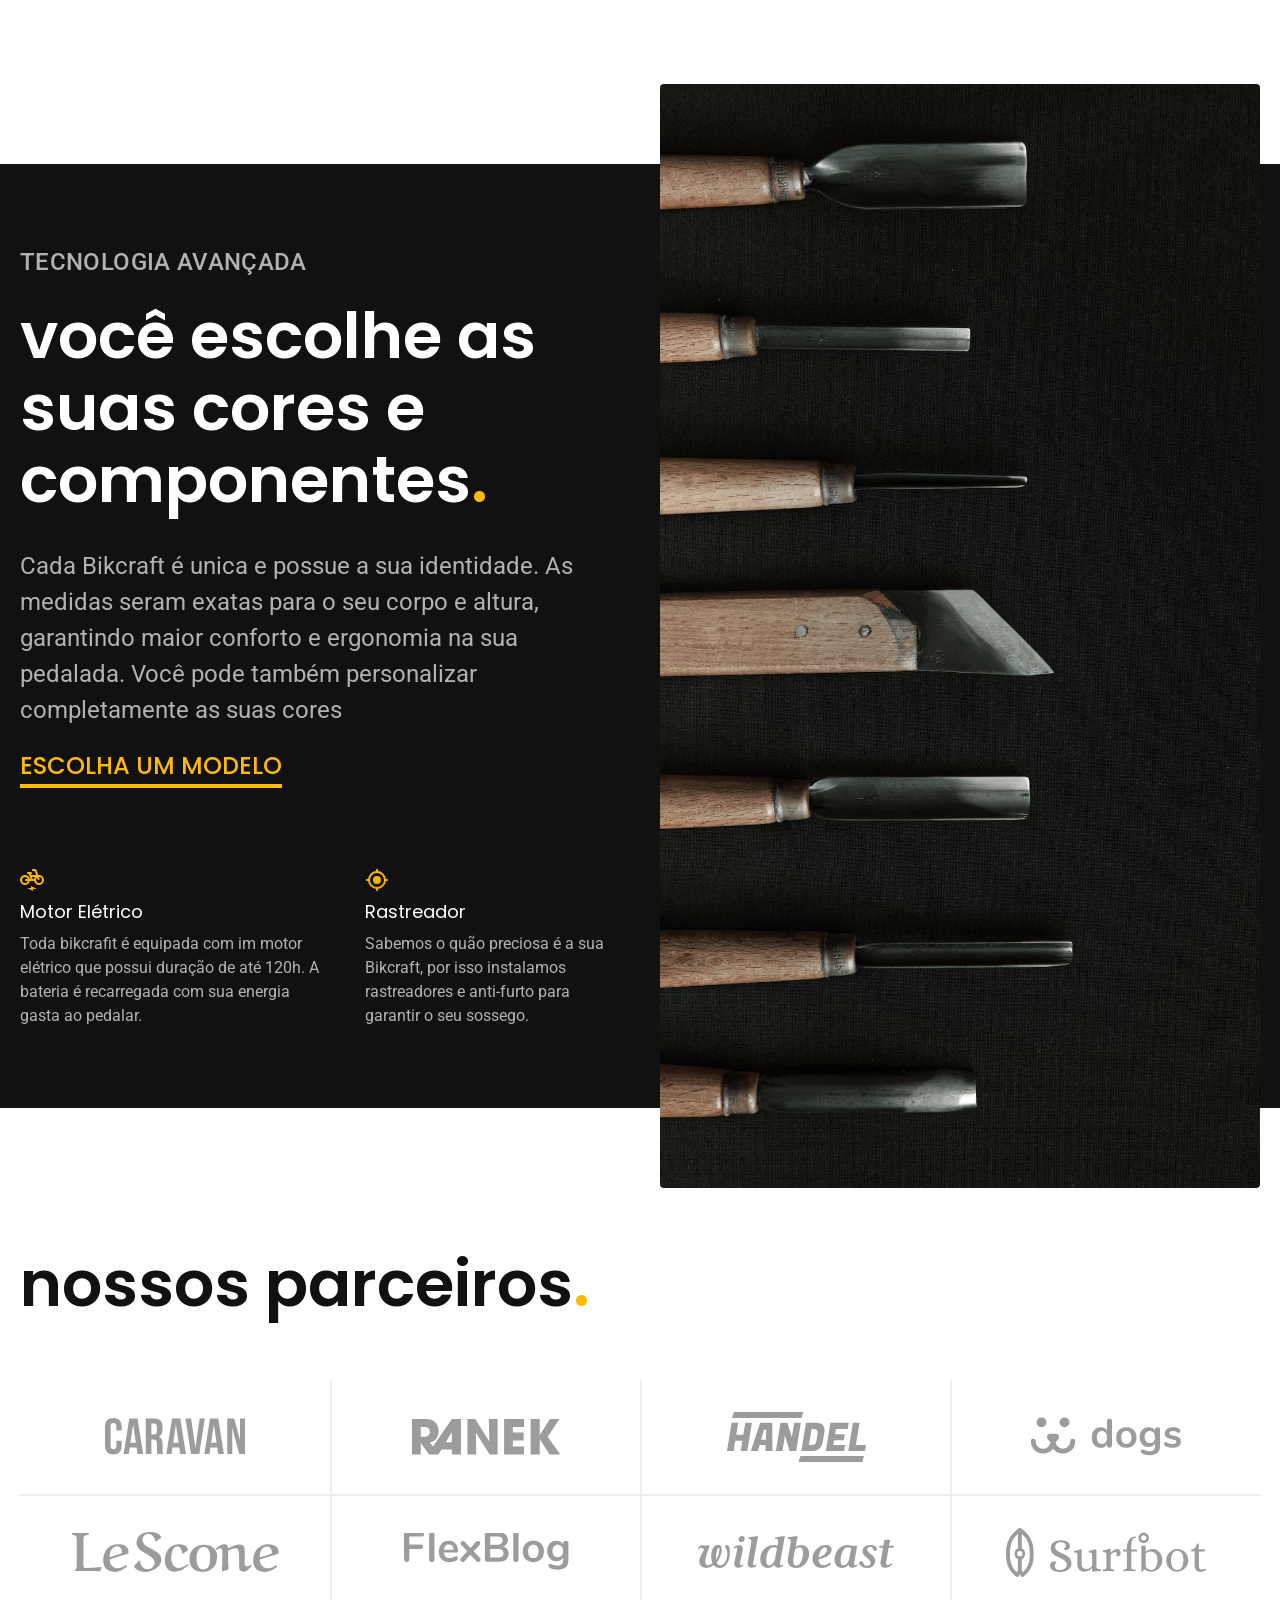
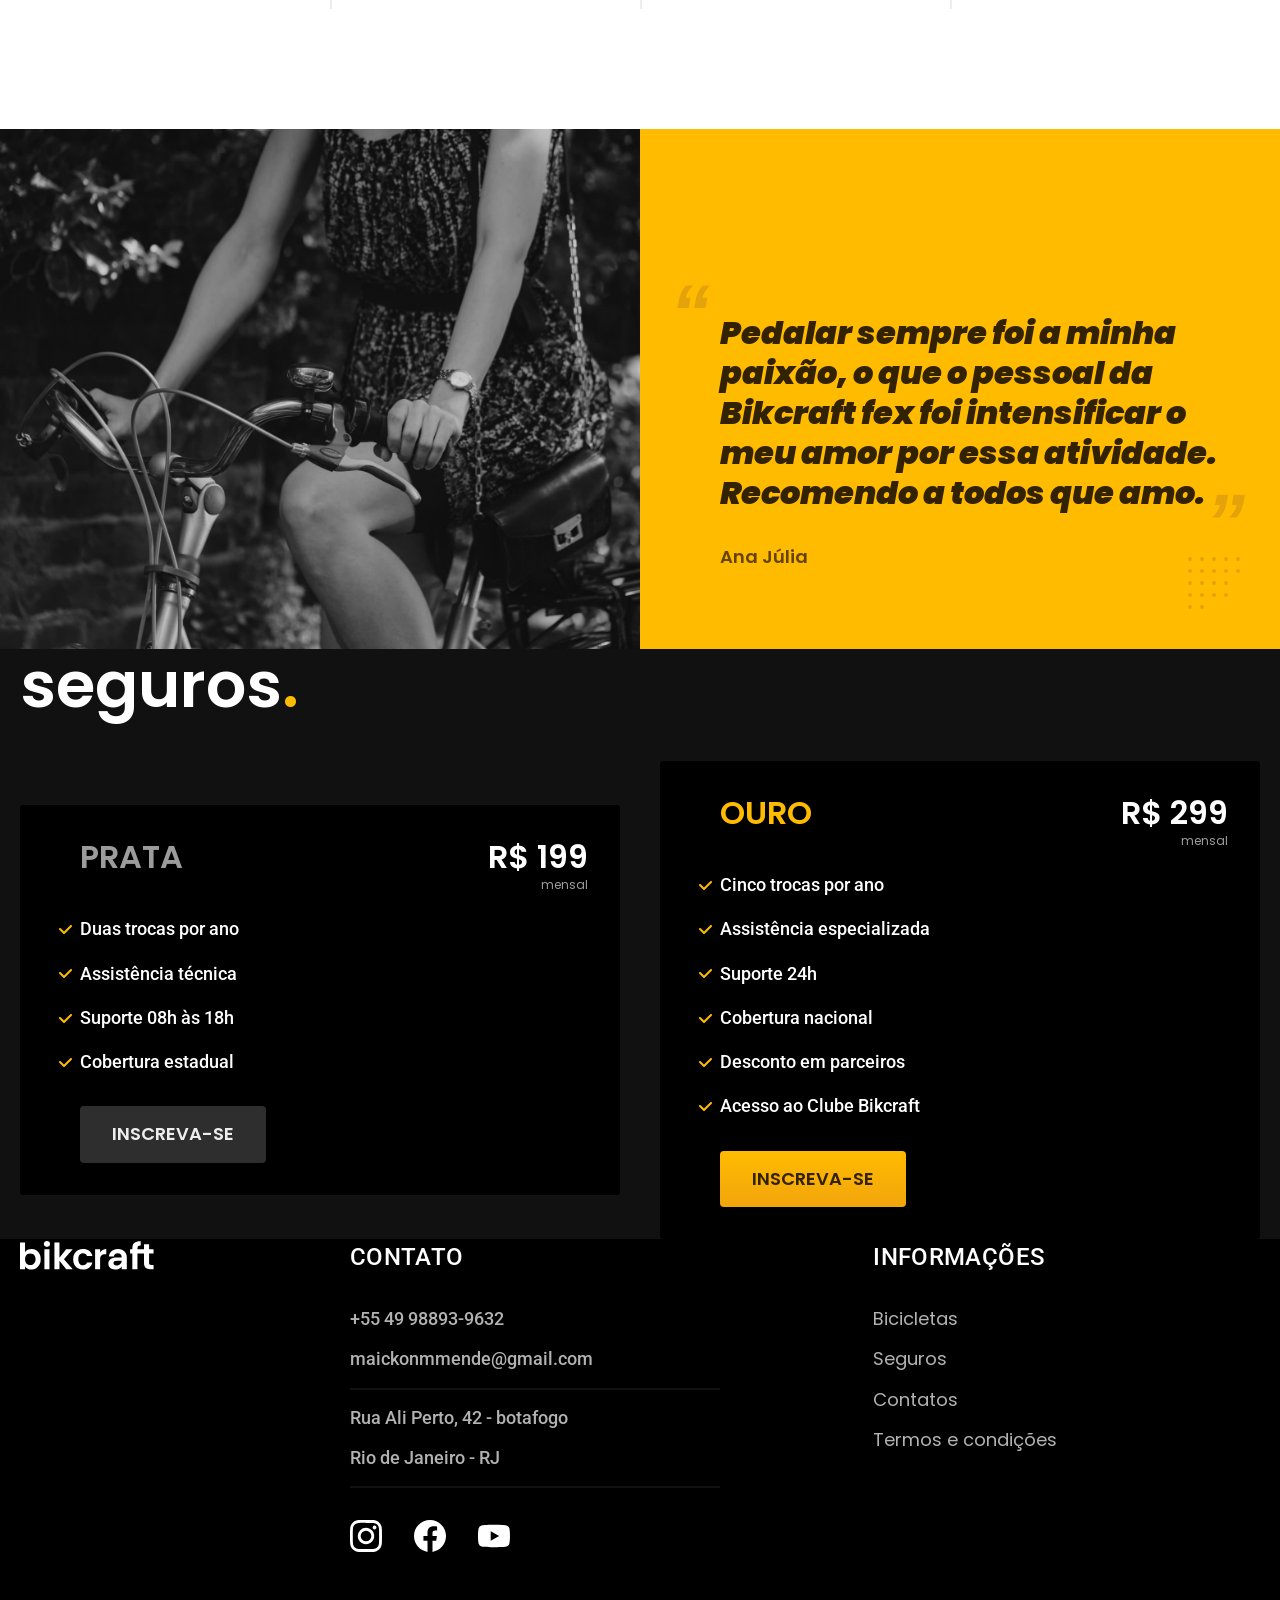
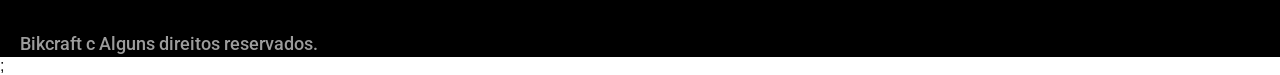
==== commit ad964a75: "plugin de animação" ====
--- a/index.html
+++ b/index.html
@@ -34,15 +34,15 @@
     </div>
   </header>
 
-  <main class="introducao-bg">
+  <main class="introducao-bg" >
     <div class="introducao container">
       <div class="introducao-conteudo">
-        <h1 class="font-1-xxl cor-0">Bicicletas feitas sob medida<span class="cor-p1">.</span></h1>
-        <p class="font-2-l cor-5">bicicletas elétricas de precisão e alta qualidade, feitas sob medida para você. Esplore o mundo na sua velocidade com a Bikcraft.</p>
-        <a class="botao" href="./bicicletas.html">Escolha a sua</a>
-      </div>
-
-      <picture>
+        <h1 data-anime="200" class="font-1-xxl cor-0 fadeInDown">Bicicletas feitas sob medida<span class="cor-p1">.</span></h1>
+        <p class="font-2-l cor-5 fadeInDown" data-anime="400">bicicletas elétricas de precisão e alta qualidade, feitas sob medida para você. Esplore o mundo na sua velocidade com a Bikcraft.</p>
+        <a class="botao fadeInDown" href="./bicicletas.html" data-anime="600">Escolha a sua</a>
+      </div>
+
+      <picture data-anime="800" class="fadeInDown">
         <source media="(max-width: 800px)" srcset="./img/bicicletas/nimbus.jpg">
         <img src="./img/fotos/introducao.jpg" width="1280" height="1600" alt="bicicleta eletrica preta">
       </picture>
@@ -199,6 +199,9 @@
       <p class="footer-copy font-2-m cor-6">Bikcraft c Alguns direitos reservados.</p>
     </div>
   </footer>
+  <script src="./js/plugins/simple-anime.js"></script>;
+  <script src="./js/script.js"></script>
+
 </body>
 
 </html>
--- a/css/style.css
+++ b/css/style.css
@@ -23,6 +23,8 @@
 @import"./utilidades/tipografia.css";
 @import"./utilidades/cores.css";
 @import"./utilidades/formulario.css";
+@import"./utilidades/animacao.css";
+
 
 
 /*bicicletas*/
--- a/css/style.css
+++ b/css/style.css
@@ -23,6 +23,8 @@
 @import"./utilidades/tipografia.css";
 @import"./utilidades/cores.css";
 @import"./utilidades/formulario.css";
+@import"./utilidades/animacao.css";
+
 
 
 /*bicicletas*/
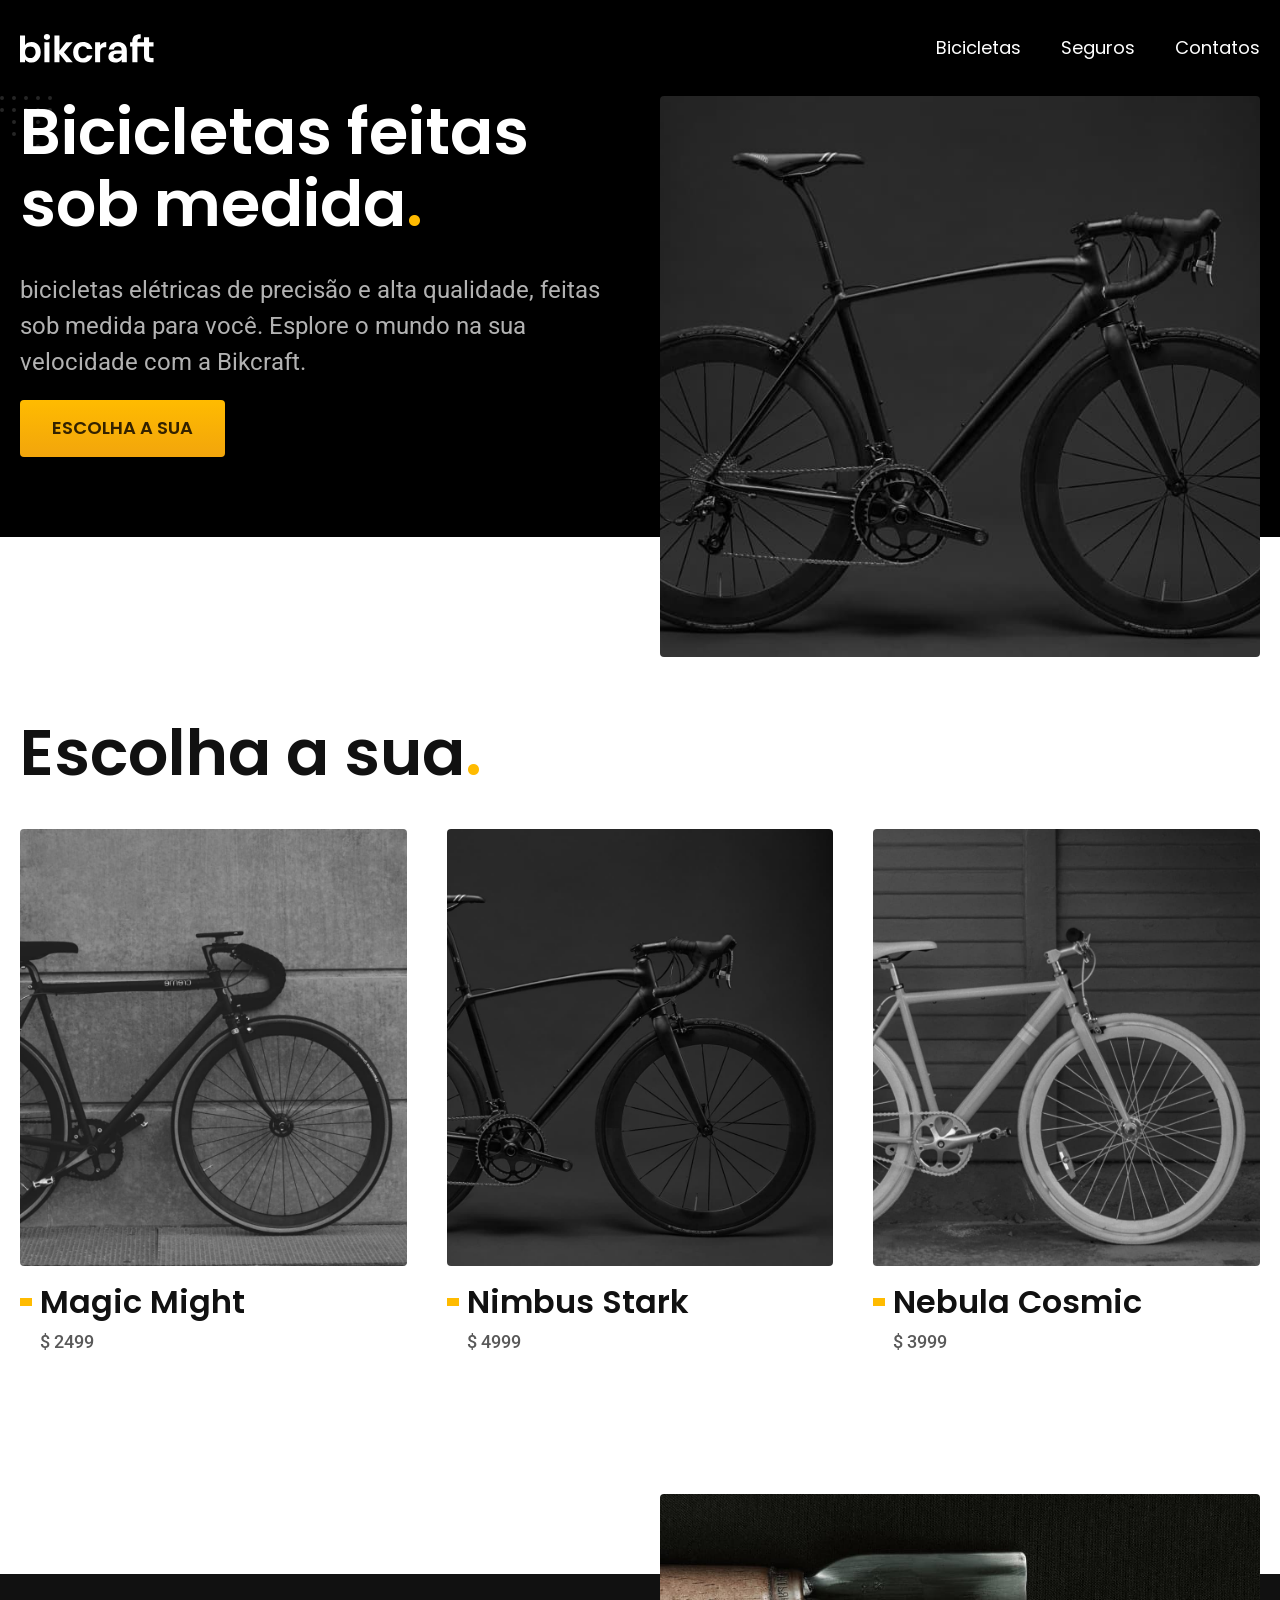
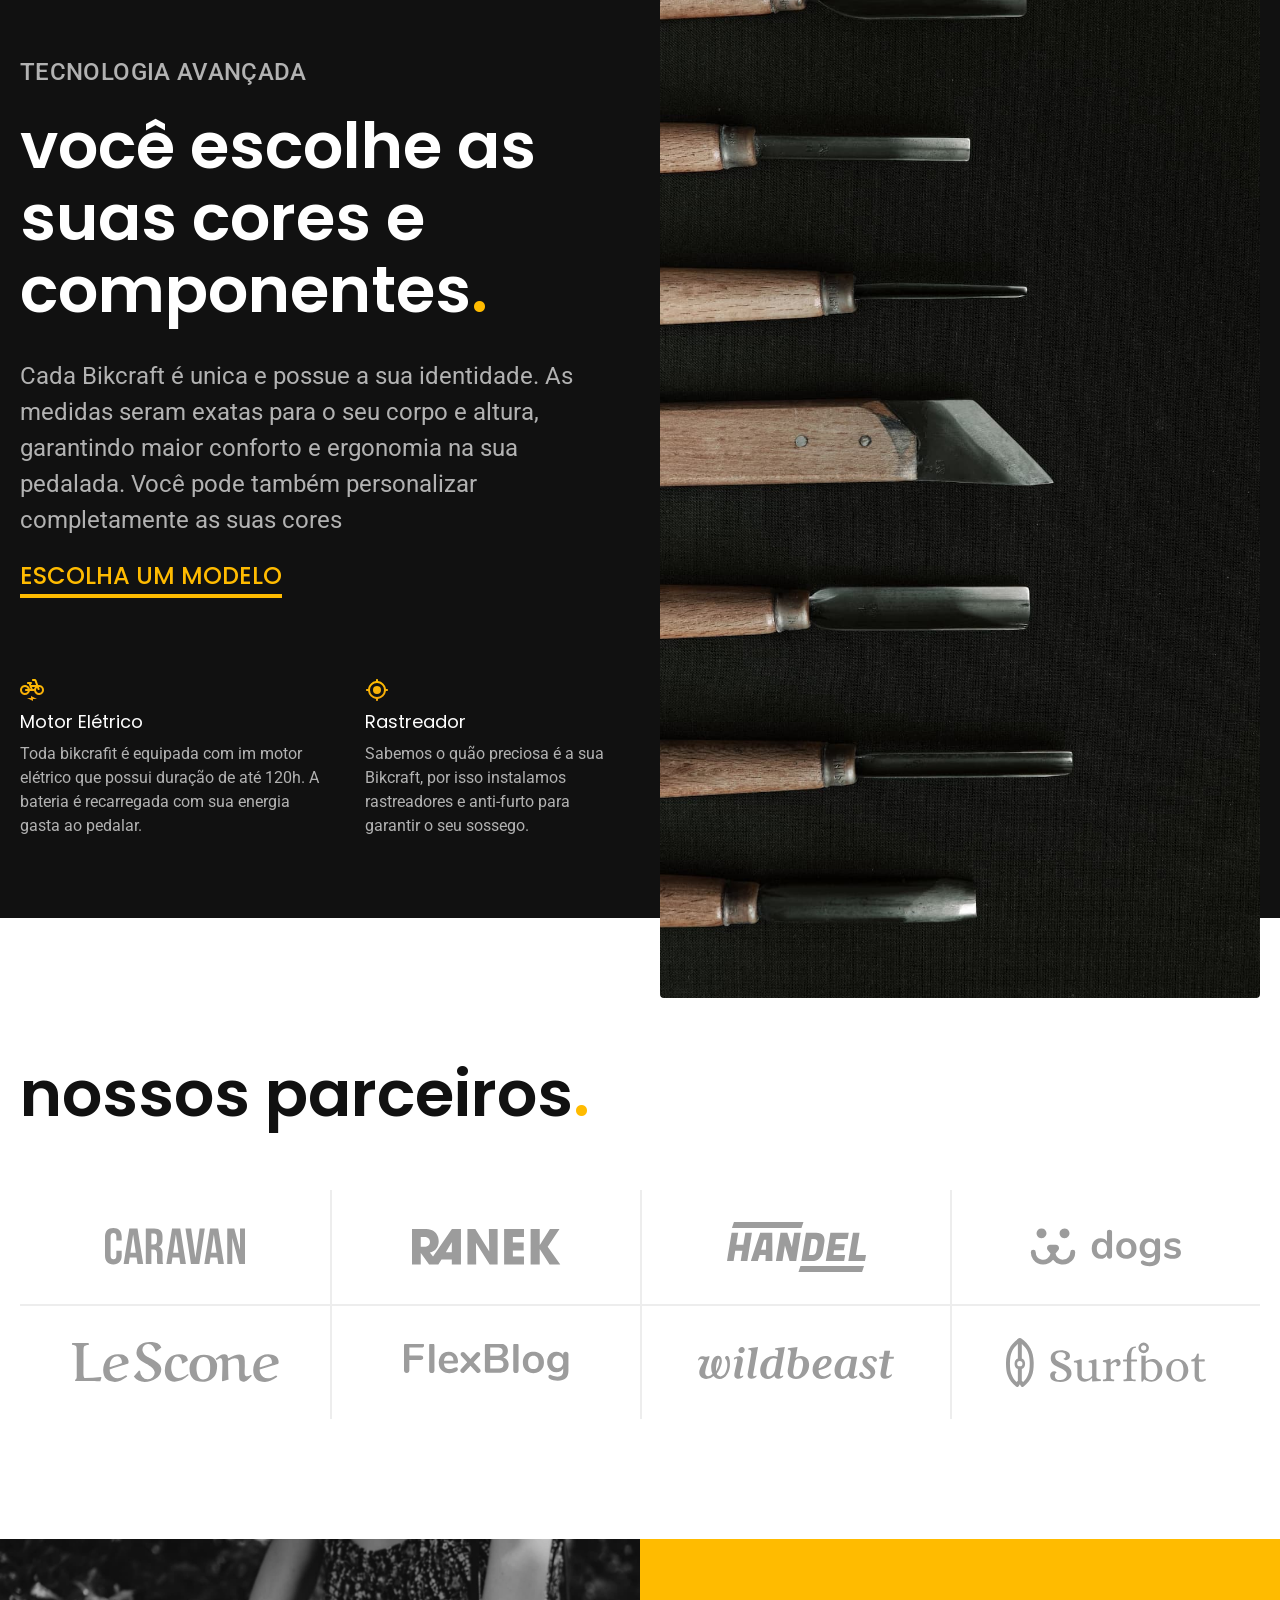
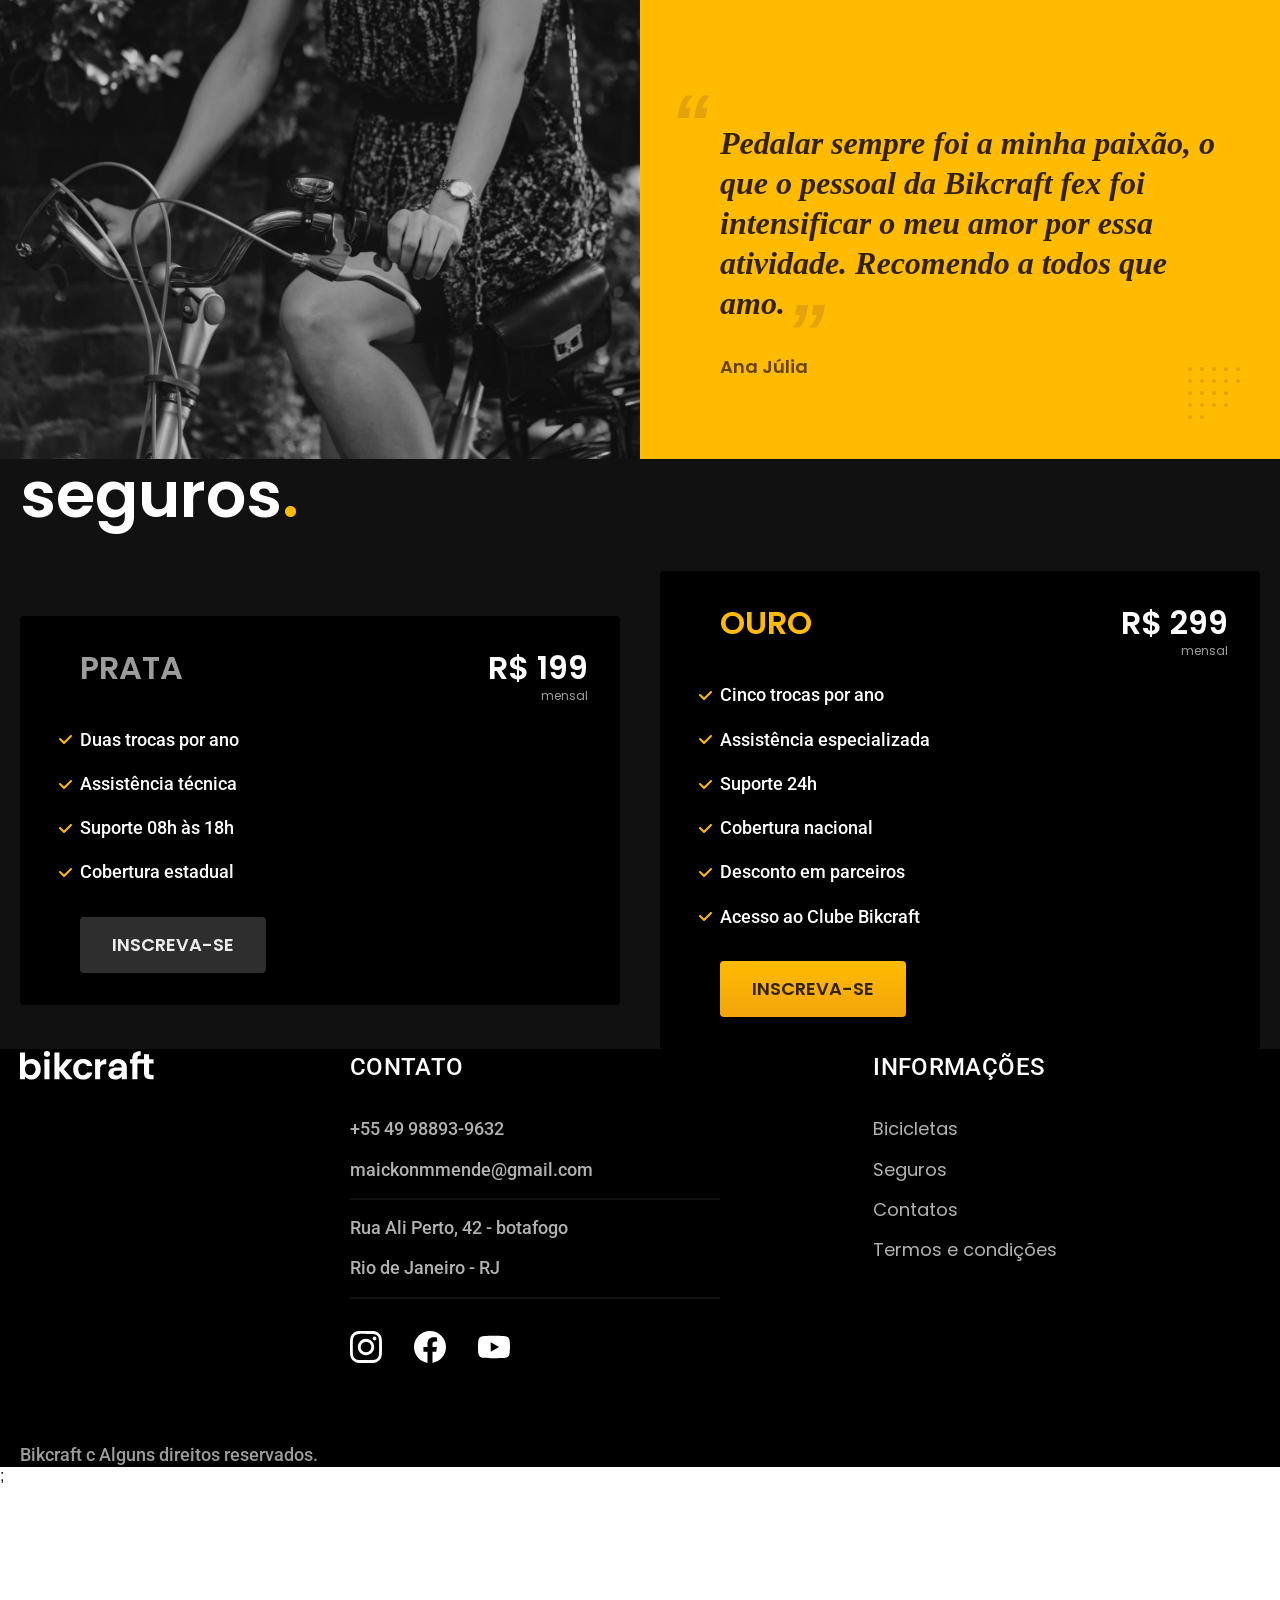
==== commit 34188699: "css otimizado para produção" ====
--- a/index.html
+++ b/index.html
@@ -6,16 +6,20 @@
   <meta name="viewport" content="width=device-width, initial-scale=1.0">
   <title>Bikcraft - Bicicletas Elétricas</title>
   <meta name="description" content="Bicicletas elétricas de alta precisão e qualidade, feitas sob medida paara o cliente. Explore o mundo na sua velocidade com a Bikcraft">
-  <link rel="preload" href="./css/style.css" as="style">
-  <link rel="stylesheet" href="./css/style.css">
+  <link rel="preload" href="./css/style.min.css" as="style">
+  <link rel="stylesheet" href="./css/style.min.css">
+
+  <link rel="shortcut icon" href="favicon.svg" type="image/x-icon">
 
   <link rel="preconnect" href="https://fonts.googleapis.com">
   <link rel="preconnect" href="https://fonts.gstatic.com" crossorigin>
   <link href="https://fonts.googleapis.com/css2?family=Poppins:ital,wght@0,100;0,200;0,300;0,400;0,500;0,600;0,700;0,800;0,900;1,100;1,200;1,300;1,400;1,500;1,600;1,700;1,800;1,900&family=Roboto:ital,wght@0,100..900;1,100..900&display=swap" rel="stylesheet">
+  <link rel="shortcut icon" href="favicon.svg" type="image/x-icon">
   <link rel="preconnect" href="https://fonts.googleapis.com">
   <link rel="preconnect" href="https://fonts.gstatic.com" crossorigin>
   <link href="https://fonts.googleapis.com/css2?family=Merriweather:ital,opsz,wght@0,18..144,300..900;1,18..144,300..900&display=swap" rel="stylesheet">
 
+  <script>document.documentElement.classList.add('js')</script>
 </head>
 
 <body>
@@ -34,7 +38,7 @@
     </div>
   </header>
 
-  <main class="introducao-bg" >
+  <main class="introducao-bg">
     <div class="introducao container">
       <div class="introducao-conteudo">
         <h1 data-anime="200" class="font-1-xxl cor-0 fadeInDown">Bicicletas feitas sob medida<span class="cor-p1">.</span></h1>
--- a/css/style.min.css
+++ b/css/style.min.css
@@ -0,0 +1 @@
+.header-bg{background-color:var(--cor-12)}.header{display:flex;flex-wrap:wrap;gap:20px;justify-content:space-between;align-items:center;padding:20px}.header.container{padding:20px}.header-menu{display:flex;gap:40px}.header-menu a{display:inline-block;padding:16px 0;position:relative}.header-menu a::after{content:"";display:block;height:2px;width:0;background-color:var(--cor-0);margin-top:4px;transition:.3s;position:absolute}.header-menu a.ativo{color:var(--cor-p1)}.header-menu a.ativo::after,.header-menu a:hover::after{width:100%;background:var(--cor-p1)}@media (max-width:800px){.header-menu{gap:20px}.header-menu a{background-color:var(--cor-11);padding:12px 16px;border-radius:4px}.header-menu a:hover{background-color:var(--cor-10)}.header-menu a::after{display:none}}@media (max-width:600px){.header-menu{gap:12px}.header-menu a{padding:8px 12px;font-size:14px}}*{margin:0;padding:0;box-sizing:border-box}body{font-family:Arial,Helvetica,sans-serif;color:#111}ul{list-style:none}a{text-decoration:none;color:inherit}img{max-width:100%;height:auto;display:block}img[src$=".jpg"]{border-radius:4px}.footer-bg{background-color:var(--cor-12)}.footer{display:grid;grid-template-columns:3fr 5fr 4fr;gap:40px;padding:60px 20px}.footer h3{margin-bottom:32px}.footer-contato ul{margin-bottom:32px}.footer-contato li:nth-child(2n):after{content:"";display:block;max-width:370px;height:2px;background-color:var(--cor-11);margin-top:16px}.footer li{margin-bottom:16px}.footer-redes{display:flex;gap:32px}.footer a:hover{color:var(--cor-0)}.footer-copy{grid-column:1/-1;margin-top:40px}@media (max-width:800px){.footer>img{display:none}.footer{grid-template-columns:1fr 1fr}}@media (max-width:600px){.footer{grid-template-columns:1fr;gap:60px}.footer-copy{margin-top:0}}.depoimento{display:grid;grid-template-columns:1fr 1fr;background-color:var(--cor-p1);overflow:hidden}.depoimento img{width:100%;height:100%;object-fit:cover;border-radius:0}.depoimento-conteudo{padding:40px 40px 80px 80px;align-self:end;background:url(../img/dec/bottom-right-p.svg) no-repeat bottom 40px right 40px}.depoimento-conteudo p{font-family:Merriweather serif;font-weight:900;font-style:italic;margin-bottom:32px;max-width:32ch;position:relative}.depoimento p::after,.depoimento p::before{font-size:5rem;font-family:Arial,Helvetica,sans-serif;color:var(--cor-p2);position:absolute}.depoimento p::before{content:"“";left:-50px;top:-50px}.depoimento p::after{content:"”"}@media (min-width:1200px){.depoimento img{max-height:520px}}@media (max-width:800px){.depoimento{grid-template-columns:1fr;text-align:center}.depoimento-conteudo{padding:40px 20px;justify-self:center}.depoimento img{max-height:200px}}.introducao-bg{background:var(--cor-12) url("../img/dec/bottom-left.svg") no-repeat;box-shadow:inset 0 -120px var(--cor-0)}.introducao{display:grid;grid-template-columns:1fr 1fr;gap:0 40px}.introducao-conteudo{align-self:end;padding-bottom:200px}.introducao img{width:100%;height:100%;object-fit:cover;border-radius:4px}.introducao h1{margin-bottom:32px}.introducao p{margin-bottom:20px}@media (max-width:800px){.introducao-bg{background:var(--cor-11);padding-top:40px;box-shadow:inset 0 -60px #fff}.introducao{grid-template-columns:1fr;gap:32px}.introducao-conteudo{padding-bottom:0}.introducao h1{margin-bottom:16px}.introducao img{height:300px;width:100%}}.parceiros{padding-top:60px;padding-bottom:120px}.parceiros h2{margin-bottom:60px}.parceiros ul{max-width:1400px;display:grid;grid-template-columns:repeat(4,1fr);margin:0 auto;padding:0 20px}.parceiros li{display:flex;padding:32px;border-left:2px solid var(--cor-2)}.parceiros img{margin:auto}.parceiros li:first-child,.parceiros li:nth-child(5){border-left:none}.parceiros li:nth-child(n+5){border-top:2px solid var(--cor-2)}@media (max-width:800px){.parceiros{padding-bottom:60px}.parceiros li{padding:20px}.parceiros h2{margin-bottom:20px}.parceiros ul{grid-template-columns:repeat(2,1fr)}.parceiros li:nth-child(n+3){border-top:2px solid var(--cor-2)}.parceiros li:nth-child(odd){border-left:none}}.tecnologia-bg{background-color:var(--cor-11);box-shadow:inset 0 80px var(--cor-0),inset 0 -80px var(--cor-0)}.tecnologia{display:grid;grid-template-columns:1fr 1fr;gap:40px}.tecnologia-imagem img{width:100%;height:100%;object-fit:cover;object-position:left}.tecnologia-conteudo{padding:160px 0}.tecnologia-conteudo>span{display:block;margin-bottom:20px}.tecnologia-conteudo h2{margin-bottom:32px}.tecnologia-conteudo>p{margin-bottom:20px}.tecnologia-conteudo a{margin-bottom:80px}.tecnologia-vantagens{display:flex;gap:40px}.tecnologia-vantagens h3{margin-bottom:8px;width:max-content}.tecnologia-vantagens img{width:24px;margin-bottom:8px}@media (max-width:800px){.tecnologia-bg{box-shadow:initial}.tecnologia{grid-template-columns:1fr}.tecnologia-conteudo{padding:60px 0}.tecnologia-imagem{display:none}}@media (max-width:600px){.tecnologia-vantagens{flex-direction:column}}.seguros-bg{background-color:var(--cor-11)}.seguros{padding:60px 20px;display:grid;grid-template-columns:1fr 1fr;gap:40px;align-items:center}#seguros .seguros{padding-top:0}.seguros h2{grid-column:1/-1}.seguros-item{background-color:var(--cor-12);padding:32px 32px 32px 60px;display:grid;grid-template-columns:1fr auto;border-radius:4px}.seguros-item h3{margin-bottom:40px}.seguros-item span{grid-column:2;display:block;text-align:right}.seguros-item ul{grid-column:1/-1;margin-bottom:32px}.seguros-item li{display:flex;align-items:center;position:relative}.seguros-item li+li{margin-top:20px}.seguros-item li::before{content:"";display:inline-block;width:13px;height:9px;background-image:url(../img/icones/lista.svg);position:absolute;left:-21px}.seguros-item a{grid-column:1/-1}@media (max-width:800px){.seguros{grid-template-columns:1fr}}.perguntas{padding:120px 20px}.perguntas h2{margin-bottom:60px}.perguntas dl>div{padding:20px;border-radius:4px}.perguntas dl>div:nth-child(odd){background-color:var(--cor-1)}.perguntas button{display:grid;grid-template-columns:auto 1fr auto;align-items:center;gap:8px;cursor:pointer;border:none;background:0 0;width:100%;text-align:left}.perguntas button::before{content:"";display:inline-block;width:12px;height:8px;background-color:var(--cor-p1)}.perguntas button::after{content:"";display:inline-block;width:14px;height:6px;background:url(../img/icones/seta-abrir.svg);transition:transform .3s ease}.perguntas button:hover::after,.perguntas button[aria-expanded=true]::after{transform:rotate(180deg)}.js .perguntas dd{display:none}.js .perguntas dd.ativa{display:block}.perguntas dd{padding-left:20px;padding-top:16px;max-width:80ch}@media (max-width:800px){.perguntas{padding:60px 20px}.perguntas h2{margin-bottom:40px}}.vantagens-bg{background-color:var(--cor-12)}.vantagens{padding:120px 20px}.vantagens h2{margin-bottom:60px}.vantagens ul{display:grid;grid-template-columns:repeat(auto-fit,minmax(280px,max-content));gap:40px 80px}.vantagens h3,.vantagens img{margin-bottom:8px}@media (max-width:800px){.vantagens{padding:60px 20px}}.termos{padding:80px 20px}.termos h2{font-weight:600;margin-bottom:20px}.termos p+h2{margin-top:40px}.termos p{max-width:75ch;margin-bottom:24px}.container{max-width:1280px;padding:0 20px;margin:0 auto}.botao{display:inline-block;padding:16px 32px;background:linear-gradient(#fb0 ,#f2a50c);border-radius:4px;box-shadow:0 1px 2px rgba(0,0,0,.1);text-transform:uppercase;color:var(--cor-p5);font:600 1.125rem/1.35 Poppins,sans-serif;max-width:max-content;border:none;cursor:pointer}.botao:hover{background:linear-gradient(#ffb60d ,#e59317)}.botao.secundario{background:var(--cor-10);color:var(--cor-2)}.botao.secundario:hover{background:var(--cor-9)}.botao.seta{display:flex;align-items:center}.botao.seta::after{content:"";display:inline-block;width:18px;height:10px;margin-left:12px;background:url(../img/icones/seta.svg);transition:transform .3s}.botao.seta:hover::after{transform:translateX(4px)}@media (max-width:600px){.botao{padding:12px 16px;font-size:1rem}}.link{display:inline-block;color:var(--cor-p1);font:500 1.5rem/1.5 Poppins,sans-serif;text-transform:uppercase}.link::after{content:"";display:block;width:100%;height:4px;background-color:currentColor}.link:hover{color:var(--cor-0)}.titulo-bg{background-color:var(--cor-11);padding:60px 20px}.titulo{background:url(../img/dec/top-right.svg) no-repeat top right 20px}.titulo p{margin-bottom:4px}@media (max-width:800px){.titulo-bg{padding-top:40px;padding-bottom:40px}.titulo p{font-size:1rem;text-transform:lowercase;font-weight:400}}.font-1-xs{font:400 0.75rem/1.35 Poppins,sans-serif}.font-2-xs{font:400 0.875rem/1.43 Roboto,sans-serif}.font-1-s{font:400 1rem/1.5 Poppins,sans-serif}.font-2-s{font:400 1rem/1.5 Roboto,sans-serif}.font-1-m{font:400 1.125rem/1.35 Poppins,sans-serif}.font-1-m-b{font:600 1.125rem/1.35 Poppins,sans-serif}.font-2-m{font:500 1.125rem/1.35 Roboto,sans-serif}.font-1-l{font:400 1.5rem/1.5 Poppins,sans-serif}.font-2-l{font:400 1.5rem/1.5 Roboto,sans-serif}.font-2-l-b{font:500 1.5rem/1.5 Roboto,sans-serif;letter-spacing:.015em;text-transform:uppercase}.font-1-xl{font:600 2rem/1.25 Poppins,sans-serif}.font-2-xl{font:500 2rem/1.25 Roboto,sans-serif}.font-1-xxl{font-size:4rem;line-height:1.125;font-family:Poppins,sans-serif;font-weight:600}@media (max-width:1200px){.font-1-xxl{font-size:3rem}.font-2-l,.font-2-l-b{font-size:1.125rem}}@media (max-width:800px){.font-1-xxl{font-size:2rem}.font-1-xl,.font-2-xl{font-size:1.5rem}}:root{--cor-0:#fff;--cor-1:#f7f7f7;--cor-2:#ededed;--cor-3:#dedede;--cor-4:#ccc;--cor-5:#b2b2b2;--cor-6:#9c9c9c;--cor-7:#717171;--cor-8:#595959;--cor-9:#404040;--cor-10:#2e2e2e;--cor-11:#111;--cor-12:#000;--cor-p1:#ffbb00;--cor-p2:#e4a30b;--cor-p3:#a66f00;--cor-p4:#664400;--cor-p5:#332200}.cor-0{color:var(--cor-0)}.cor-1{color:var(--cor-1)}.cor-2{color:var(--cor-2)}.cor-3{color:var(--cor-3)}.cor-4{color:var(--cor-4)}.cor-5{color:var(--cor-5)}.cor-6{color:var(--cor-6)}.cor-7{color:var(--cor-7)}.cor-8{color:var(--cor-8)}.cor-9{color:var(--cor-9)}.cor-10{color:var(--cor-10)}.cor-11{color:var(--cor-11)}.cor-12{color:var(--cor-12)}.cor-p1{color:var(--cor-p1)}.cor-p2{color:var(--cor-p2)}.cor-p3{color:var(--cor-p3)}.cor-p4{color:var(--cor-p4)}.cor-p5{color:var(--cor-p5)}.form{display:grid;grid-template-columns:1fr 1fr;gap:20px}.form label{display:block;font:400 1rem/1.5 Poppins,sans-serif;margin-bottom:4px}.form .col-2{grid-column:span 2}.form input[type=email],.form input[type=text],.form textarea{font:400 1rem/1.5 Roboto,sans-serif;background-color:var(--cor-1);border:1px solid var(--cor-2);padding:12px;border-radius:4px;width:100%}.form input[type=email]:focus,.form input[type=text]:focus,.form textarea:focus{outline:0;border-color:var(--cor-p1);background:var(--cor-0);box-shadow:0 0 0 2px #fea}@media (max-width:600px){.form{grid-template-columns:1fr}.form .col-2{grid-column:1}}.js .fadeInDown{transform:translate3d(0,-20px,0)}.js .fadeInUp{transform:translate3d(0,20px,0)}.js .fadeInRight{transform:translate3d(20px,0,0)}.js .fadeInLeft{transform:translate3d(-20px,0,0)}.js [data-anime]{opacity:0}.js .anime{opacity:1;transform:none;transition:transform .8s,opacity .8s}.bicicletas-lista{padding-top:60px;padding-bottom:120px}.bicicletas-lista h2{margin-bottom:40px}.bicicletas-lista ul{display:flex;gap:40px;padding:0 20px 20px 20px;max-width:1400px;margin:0 auto;overflow-x:auto}#bicicleta .bicicletas-lista ul{padding:0 0 20px 0}.bicicletas-lista li{min-width:280px}.bicicletas-lista a{display:block}.bicicletas-lista img{margin-bottom:16px}.bicicletas-lista h3{margin-bottom:8px;display:flex;align-items:center}.bicicletas-lista h3::before{content:"";display:inline-block;height:8px;width:12px;margin-right:8px;background-color:var(--cor-p1);transition:width .3s}.bicicletas-lista a:hover h3::before{width:24px}.bicicletas-lista li span{padding-left:20px}@media (max-width:800px){.bicicletas-lista{padding-bottom:60px}.bicicletas-lista ul{gap:20px}}.bicicletas-bg{background:linear-gradient(to right,var(--cor-0) 30%,var(--cor-11) 0)}.bicicletas{display:grid;grid-template-columns:1fr 1fr;gap:40px;padding:60px 20px;background:url("../img/dec/top-right.svg") no-repeat top 40px right 20px}.bicicletas-imagem{display:grid}.bicicletas-imagem img{grid-area:1/1}.bicicletas-imagem span{grid-area:1/1;place-self:start end;margin-top:20px;background:var(--cor-12);padding:8px 16px 8px 8px;display:inline-block;border-radius:4px 0 0 4px}.bicicletas-conteudo{display:grid;grid-template-columns:1fr auto;align-content:start}.bicicletas-conteudo h2,.bicicletas-conteudo p{grid-column:1/-1}.bicicletas-conteudo h2{margin-bottom:20px}.bicicletas-conteudo h2::before{content:"";display:block;width:12px;height:8px;background-color:var(--cor-p1);margin-bottom:8px}.bicicletas p{margin-bottom:32px}.bicicletas a{place-self:end}.bicicletas li{display:flex;align-items:center;gap:8px}.bicicletas ul{display:grid;gap:16px}.bicicletas-conteudo img{width:24px}@media (max-width:800px){.bicicletas-bg{background:var(--cor-11)}.bicicletas{grid-template-columns:1fr;gap:20px;padding:40px 20px}}@media (max-width:600px){.bicicletas-conteudo{grid-template-columns:1fr}.bicicletas ul{font-size:1rem;grid-template-columns:1fr 1fr;margin-bottom:32px}.bicicletas a{place-self:start}}#contato{background:linear-gradient(var(--cor-11) 600px,var(--cor-1) 0)}.contato{display:grid;grid-template-columns:5fr 7fr}.contato-dados,.contato-formulario{padding:60px;box-shadow:0 1px 2px rgba(0,0,0,.1)}.contato-dados{background:var(--cor-12) url(../img/dec/bottom-left.svg) no-repeat bottom 20px left 20px}.contato-formulario{border-radius:0 5px 5px 0;background:var(--cor-0) url(../img/dec/bottom-right.svg) no-repeat bottom 20px right 20px}.contato-dados h2{margin-bottom:60px}.contato-endereco{margin-bottom:32px;padding-left:28px;background:url(../img/icones/local.svg) no-repeat 0 2px}.contato-endereco p{margin-bottom:8px}.contato-meios a{display:block;max-width:max-content;margin-bottom:8px;padding-left:28px}.contato-meios a:hover{color:var(--cor-0)}.contato-meios a:first-child{background:url(../img/icones/email.svg) no-repeat 0 2px}.contato-meios a:nth-child(2){margin-bottom:32px}.contato-meios a:nth-child(3){background:url(../img/icones/telefone.svg) no-repeat 0 2px;margin-bottom:60px}.contato-redes{display:flex;gap:32px;padding-left:28px}@media (max-width:800px){.contato{grid-template-columns:1fr}.contato-dados,.contato-formulario{padding:20px}.contato-dados{border-radius:5px 5px 0 0;background:var(--cor-12)}.contato-formulario{border-radius:0 0 5px 5px}.contato-dados h2,.contato-meios a:nth-child(3){margin-bottom:32px}.contato-redes{margin-bottom:12px}}.lojas{display:grid;grid-template-columns:1fr 1fr;gap:0 40px;padding:120px 20px}.lojas h2{grid-column:1/-1;margin-top:60px}.lojas img{border-radius:4px 4px 00}.lojas-item{border-radius:4px;background:var(--cor-0);box-shadow:0 1px 2px rgba(0,0,0,.1)}.lojas-conteudo{display:grid;grid-template-columns:1fr 1fr;gap:32px 16px;padding:32px}.lojas-conteudo h3,.lojas-tempo{grid-column:1/-1}.lojas-dados{display:grid;gap:8px;border-left:2px solid var(--cor-2);padding-left:12px}.lojas-tempo{display:flex;align-items:center;gap:8px}@media (max-width:800px){.lojas{gap:20px;padding-top:60px;padding-bottom:60px}.lojas h2{margin-bottom:32px}.lojas-conteudo{grid-template-columns:1fr}}@media (max-width:600px){.lojas{grid-template-columns:1fr}}#orcamento{background:linear-gradient(var(--cor-11) 600px,var(--cor-1) 0)}.orcamento{display:grid;grid-template-columns:5fr 7fr;padding-bottom:120px}.orcamento h2{text-transform:uppercase;position:relative;display:flex;align-items:center}.orcamento h2::before{content:"";display:inline-block;width:4px;height:8px;background-color:var(--cor-p1);position:absolute;left:-12px}.orcamento-dados,.orcamento-produto{padding:60px;box-shadow:0 1px 2px rgba(0,0,0,.1)}.orcamento-produto{border-radius:5px 0 0 5px;display:grid;grid-template-columns:1fr 1fr;align-content:start;gap:20px;background:var(--cor-12) url(../img/dec/bottom-left.svg) no-repeat bottom 20px left 20px}.orcamento-dados{border-radius:0 5px 5px 0;background:var(--cor-0) url(../img/dec/bottom-right-p.svg) no-repeat bottom 20px right 20px}.orcamento-conteudo{display:none}.orcamento-produto>label{grid-column:initial}.orcamento-produto label{font:400 1rem/1.5 Poppins sans-serif;color:var(--cor-4);background-color:var(--cor-10);padding:12px 16px;border-radius:4px;cursor:pointer;display:grid;grid-template-columns:auto 1fr auto;align-items:center;border:1px solid var(--cor-10)}.orcamento-produto label::before{content:"";display:inline-block;width:12px;height:12px;border:1px solid var(--cor-6);border-radius:50%;margin-right:8px}.orcamento-produto input:checked+label::before{border-color:var(--cor-7);box-shadow:inset 0 0 0 3px var(--cor-0),inset 0 0 0 6px var(--cor-7)}.orcamento-produto label:hover{background-color:var(--cor-9);border-color:var(--cor-9)}.orcamento-produto input:focus+label{box-shadow:0 0 0 2px var(--cor-p1);border-color:var(--cor-12)}.orcamento-produto label span{display:none}.orcamento-produto input:checked+label span{display:inline-block}.orcamento-produto input{opacity:0;position:absolute;pointer-events:none}.orcamento-produto input:checked+label{background:var(--cor-0);color:var(--cor-12)}.orcamento-produto>*{grid-column:1/-1}.orcamento-conteudo h2,.orcamento-dados h2:nth-of-type(n+2){margin-top:20px}#bikcraft:checked~#orcamento-bikcraft,#seguro:checked~#orcamento-seguro{display:grid;gap:20px}.orcamento-detalhes{display:none;background:var(--cor-0);padding:20px;grid-template-columns:1fr 1fr;border-radius:4px;align-items:center}.orcamento-detalhes li{display:flex;align-items:center;margin-bottom:8px}.orcamento-detalhes li img{width:16px;margin-right:8px}.orcamento-produto input:checked+label+.orcamento-detalhes{display:grid}@media (max-width:1200px){.orcamento-dados,.orcamento-produto{padding:32px}}@media (max-width:800px){.orcamento{grid-template-columns:1fr}.orcamento-produto{border-radius:5px 5px 0 0;background:var(--cor-12)}.orcamento-dados{border-radius:0 0 5px 5px}}@media (max-width:400px){.orcamento-produto{grid-template-columns:1fr}}.seguro-bg{background-color:var(--cor-11);box-shadow:inset 0 120px var(--cor-0),inset 0 -120px var(--cor-12)}.seguro{display:grid;grid-template-columns:1fr 1fr;gap:40px}.seguro-imagem img{width:100%;height:100%;object-fit:cover}.seguro-conteudo{padding:180px 20px}.seguro h2{margin-bottom:32px}.seguro p{margin-bottom:20px}@media (max-width:800px){.seguro-bg{box-shadow:inset 0 -60px var(--cor-12)}.seguro{grid-template-columns:1fr}.seguro-conteudo{grid-row:1;padding-top:40px;padding-bottom:0}}.bicicleta{display:grid;grid-template-columns:1fr 1fr;align-items:start;gap:40px;padding-top:60px;padding-bottom:60px}#bicicleta .titulo p{text-transform:uppercase}.bicicleta-imagens{display:flex;flex-wrap:wrap;gap:20px}.bicicleta-imagens img{flex:1;min-width:200px}.bicicleta-imagens img:first-child{min-width:100%}.bicicleta-conteudo>p{margin-bottom:32px}.bicicleta-comprar{display:grid;grid-template-columns:max-content auto;align-items:center;justify-items:center;gap:8px 12px;margin-bottom:40px}.bicicleta-comprar a{grid-row:span 2}.bicicleta-comprar span{display:flex;align-items:center;background-color:var(--cor-12);gap:8px;padding:4px 8px;border-radius:4px}.bicicleta-conteudo h2{text-transform:uppercase;letter-spacing:.015em;margin-bottom:12px}.bicicleta-ficha,.bicicleta-informacoes{padding:32px;background-color:var(--cor-12);border-radius:4px}.bicicleta-informacoes{margin-bottom:40px;display:grid;grid-template-columns:1fr 1fr;gap:32px}.bicicleta-informacoes img{width:24px;margin-bottom:8px}.bicicleta-informacoes h3{margin-bottom:8px}.bicicleta-ficha li{padding:4px 0;display:flex;justify-content:space-between;border-bottom:1px solid var(--cor-11)}.bicicleta-ficha li:last-child{border-bottom:none}.bicicleta-ficha span{color:var(--cor-6)}@media (max-width:800px){.bicicleta{grid-template-columns:1fr;padding:40px 20px}.bicicleta-imagens{grid-row:2}}@media (max-width:400px){.bicicleta-informacoes{grid-template-columns:1fr}.bicicleta-comprar{grid-template-columns:1fr}}
--- a/css/style.min.css
+++ b/css/style.min.css
@@ -0,0 +1 @@
+.header-bg{background-color:var(--cor-12)}.header{display:flex;flex-wrap:wrap;gap:20px;justify-content:space-between;align-items:center;padding:20px}.header.container{padding:20px}.header-menu{display:flex;gap:40px}.header-menu a{display:inline-block;padding:16px 0;position:relative}.header-menu a::after{content:"";display:block;height:2px;width:0;background-color:var(--cor-0);margin-top:4px;transition:.3s;position:absolute}.header-menu a.ativo{color:var(--cor-p1)}.header-menu a.ativo::after,.header-menu a:hover::after{width:100%;background:var(--cor-p1)}@media (max-width:800px){.header-menu{gap:20px}.header-menu a{background-color:var(--cor-11);padding:12px 16px;border-radius:4px}.header-menu a:hover{background-color:var(--cor-10)}.header-menu a::after{display:none}}@media (max-width:600px){.header-menu{gap:12px}.header-menu a{padding:8px 12px;font-size:14px}}*{margin:0;padding:0;box-sizing:border-box}body{font-family:Arial,Helvetica,sans-serif;color:#111}ul{list-style:none}a{text-decoration:none;color:inherit}img{max-width:100%;height:auto;display:block}img[src$=".jpg"]{border-radius:4px}.footer-bg{background-color:var(--cor-12)}.footer{display:grid;grid-template-columns:3fr 5fr 4fr;gap:40px;padding:60px 20px}.footer h3{margin-bottom:32px}.footer-contato ul{margin-bottom:32px}.footer-contato li:nth-child(2n):after{content:"";display:block;max-width:370px;height:2px;background-color:var(--cor-11);margin-top:16px}.footer li{margin-bottom:16px}.footer-redes{display:flex;gap:32px}.footer a:hover{color:var(--cor-0)}.footer-copy{grid-column:1/-1;margin-top:40px}@media (max-width:800px){.footer>img{display:none}.footer{grid-template-columns:1fr 1fr}}@media (max-width:600px){.footer{grid-template-columns:1fr;gap:60px}.footer-copy{margin-top:0}}.depoimento{display:grid;grid-template-columns:1fr 1fr;background-color:var(--cor-p1);overflow:hidden}.depoimento img{width:100%;height:100%;object-fit:cover;border-radius:0}.depoimento-conteudo{padding:40px 40px 80px 80px;align-self:end;background:url(../img/dec/bottom-right-p.svg) no-repeat bottom 40px right 40px}.depoimento-conteudo p{font-family:Merriweather serif;font-weight:900;font-style:italic;margin-bottom:32px;max-width:32ch;position:relative}.depoimento p::after,.depoimento p::before{font-size:5rem;font-family:Arial,Helvetica,sans-serif;color:var(--cor-p2);position:absolute}.depoimento p::before{content:"“";left:-50px;top:-50px}.depoimento p::after{content:"”"}@media (min-width:1200px){.depoimento img{max-height:520px}}@media (max-width:800px){.depoimento{grid-template-columns:1fr;text-align:center}.depoimento-conteudo{padding:40px 20px;justify-self:center}.depoimento img{max-height:200px}}.introducao-bg{background:var(--cor-12) url("../img/dec/bottom-left.svg") no-repeat;box-shadow:inset 0 -120px var(--cor-0)}.introducao{display:grid;grid-template-columns:1fr 1fr;gap:0 40px}.introducao-conteudo{align-self:end;padding-bottom:200px}.introducao img{width:100%;height:100%;object-fit:cover;border-radius:4px}.introducao h1{margin-bottom:32px}.introducao p{margin-bottom:20px}@media (max-width:800px){.introducao-bg{background:var(--cor-11);padding-top:40px;box-shadow:inset 0 -60px #fff}.introducao{grid-template-columns:1fr;gap:32px}.introducao-conteudo{padding-bottom:0}.introducao h1{margin-bottom:16px}.introducao img{height:300px;width:100%}}.parceiros{padding-top:60px;padding-bottom:120px}.parceiros h2{margin-bottom:60px}.parceiros ul{max-width:1400px;display:grid;grid-template-columns:repeat(4,1fr);margin:0 auto;padding:0 20px}.parceiros li{display:flex;padding:32px;border-left:2px solid var(--cor-2)}.parceiros img{margin:auto}.parceiros li:first-child,.parceiros li:nth-child(5){border-left:none}.parceiros li:nth-child(n+5){border-top:2px solid var(--cor-2)}@media (max-width:800px){.parceiros{padding-bottom:60px}.parceiros li{padding:20px}.parceiros h2{margin-bottom:20px}.parceiros ul{grid-template-columns:repeat(2,1fr)}.parceiros li:nth-child(n+3){border-top:2px solid var(--cor-2)}.parceiros li:nth-child(odd){border-left:none}}.tecnologia-bg{background-color:var(--cor-11);box-shadow:inset 0 80px var(--cor-0),inset 0 -80px var(--cor-0)}.tecnologia{display:grid;grid-template-columns:1fr 1fr;gap:40px}.tecnologia-imagem img{width:100%;height:100%;object-fit:cover;object-position:left}.tecnologia-conteudo{padding:160px 0}.tecnologia-conteudo>span{display:block;margin-bottom:20px}.tecnologia-conteudo h2{margin-bottom:32px}.tecnologia-conteudo>p{margin-bottom:20px}.tecnologia-conteudo a{margin-bottom:80px}.tecnologia-vantagens{display:flex;gap:40px}.tecnologia-vantagens h3{margin-bottom:8px;width:max-content}.tecnologia-vantagens img{width:24px;margin-bottom:8px}@media (max-width:800px){.tecnologia-bg{box-shadow:initial}.tecnologia{grid-template-columns:1fr}.tecnologia-conteudo{padding:60px 0}.tecnologia-imagem{display:none}}@media (max-width:600px){.tecnologia-vantagens{flex-direction:column}}.seguros-bg{background-color:var(--cor-11)}.seguros{padding:60px 20px;display:grid;grid-template-columns:1fr 1fr;gap:40px;align-items:center}#seguros .seguros{padding-top:0}.seguros h2{grid-column:1/-1}.seguros-item{background-color:var(--cor-12);padding:32px 32px 32px 60px;display:grid;grid-template-columns:1fr auto;border-radius:4px}.seguros-item h3{margin-bottom:40px}.seguros-item span{grid-column:2;display:block;text-align:right}.seguros-item ul{grid-column:1/-1;margin-bottom:32px}.seguros-item li{display:flex;align-items:center;position:relative}.seguros-item li+li{margin-top:20px}.seguros-item li::before{content:"";display:inline-block;width:13px;height:9px;background-image:url(../img/icones/lista.svg);position:absolute;left:-21px}.seguros-item a{grid-column:1/-1}@media (max-width:800px){.seguros{grid-template-columns:1fr}}.perguntas{padding:120px 20px}.perguntas h2{margin-bottom:60px}.perguntas dl>div{padding:20px;border-radius:4px}.perguntas dl>div:nth-child(odd){background-color:var(--cor-1)}.perguntas button{display:grid;grid-template-columns:auto 1fr auto;align-items:center;gap:8px;cursor:pointer;border:none;background:0 0;width:100%;text-align:left}.perguntas button::before{content:"";display:inline-block;width:12px;height:8px;background-color:var(--cor-p1)}.perguntas button::after{content:"";display:inline-block;width:14px;height:6px;background:url(../img/icones/seta-abrir.svg);transition:transform .3s ease}.perguntas button:hover::after,.perguntas button[aria-expanded=true]::after{transform:rotate(180deg)}.js .perguntas dd{display:none}.js .perguntas dd.ativa{display:block}.perguntas dd{padding-left:20px;padding-top:16px;max-width:80ch}@media (max-width:800px){.perguntas{padding:60px 20px}.perguntas h2{margin-bottom:40px}}.vantagens-bg{background-color:var(--cor-12)}.vantagens{padding:120px 20px}.vantagens h2{margin-bottom:60px}.vantagens ul{display:grid;grid-template-columns:repeat(auto-fit,minmax(280px,max-content));gap:40px 80px}.vantagens h3,.vantagens img{margin-bottom:8px}@media (max-width:800px){.vantagens{padding:60px 20px}}.termos{padding:80px 20px}.termos h2{font-weight:600;margin-bottom:20px}.termos p+h2{margin-top:40px}.termos p{max-width:75ch;margin-bottom:24px}.container{max-width:1280px;padding:0 20px;margin:0 auto}.botao{display:inline-block;padding:16px 32px;background:linear-gradient(#fb0 ,#f2a50c);border-radius:4px;box-shadow:0 1px 2px rgba(0,0,0,.1);text-transform:uppercase;color:var(--cor-p5);font:600 1.125rem/1.35 Poppins,sans-serif;max-width:max-content;border:none;cursor:pointer}.botao:hover{background:linear-gradient(#ffb60d ,#e59317)}.botao.secundario{background:var(--cor-10);color:var(--cor-2)}.botao.secundario:hover{background:var(--cor-9)}.botao.seta{display:flex;align-items:center}.botao.seta::after{content:"";display:inline-block;width:18px;height:10px;margin-left:12px;background:url(../img/icones/seta.svg);transition:transform .3s}.botao.seta:hover::after{transform:translateX(4px)}@media (max-width:600px){.botao{padding:12px 16px;font-size:1rem}}.link{display:inline-block;color:var(--cor-p1);font:500 1.5rem/1.5 Poppins,sans-serif;text-transform:uppercase}.link::after{content:"";display:block;width:100%;height:4px;background-color:currentColor}.link:hover{color:var(--cor-0)}.titulo-bg{background-color:var(--cor-11);padding:60px 20px}.titulo{background:url(../img/dec/top-right.svg) no-repeat top right 20px}.titulo p{margin-bottom:4px}@media (max-width:800px){.titulo-bg{padding-top:40px;padding-bottom:40px}.titulo p{font-size:1rem;text-transform:lowercase;font-weight:400}}.font-1-xs{font:400 0.75rem/1.35 Poppins,sans-serif}.font-2-xs{font:400 0.875rem/1.43 Roboto,sans-serif}.font-1-s{font:400 1rem/1.5 Poppins,sans-serif}.font-2-s{font:400 1rem/1.5 Roboto,sans-serif}.font-1-m{font:400 1.125rem/1.35 Poppins,sans-serif}.font-1-m-b{font:600 1.125rem/1.35 Poppins,sans-serif}.font-2-m{font:500 1.125rem/1.35 Roboto,sans-serif}.font-1-l{font:400 1.5rem/1.5 Poppins,sans-serif}.font-2-l{font:400 1.5rem/1.5 Roboto,sans-serif}.font-2-l-b{font:500 1.5rem/1.5 Roboto,sans-serif;letter-spacing:.015em;text-transform:uppercase}.font-1-xl{font:600 2rem/1.25 Poppins,sans-serif}.font-2-xl{font:500 2rem/1.25 Roboto,sans-serif}.font-1-xxl{font-size:4rem;line-height:1.125;font-family:Poppins,sans-serif;font-weight:600}@media (max-width:1200px){.font-1-xxl{font-size:3rem}.font-2-l,.font-2-l-b{font-size:1.125rem}}@media (max-width:800px){.font-1-xxl{font-size:2rem}.font-1-xl,.font-2-xl{font-size:1.5rem}}:root{--cor-0:#fff;--cor-1:#f7f7f7;--cor-2:#ededed;--cor-3:#dedede;--cor-4:#ccc;--cor-5:#b2b2b2;--cor-6:#9c9c9c;--cor-7:#717171;--cor-8:#595959;--cor-9:#404040;--cor-10:#2e2e2e;--cor-11:#111;--cor-12:#000;--cor-p1:#ffbb00;--cor-p2:#e4a30b;--cor-p3:#a66f00;--cor-p4:#664400;--cor-p5:#332200}.cor-0{color:var(--cor-0)}.cor-1{color:var(--cor-1)}.cor-2{color:var(--cor-2)}.cor-3{color:var(--cor-3)}.cor-4{color:var(--cor-4)}.cor-5{color:var(--cor-5)}.cor-6{color:var(--cor-6)}.cor-7{color:var(--cor-7)}.cor-8{color:var(--cor-8)}.cor-9{color:var(--cor-9)}.cor-10{color:var(--cor-10)}.cor-11{color:var(--cor-11)}.cor-12{color:var(--cor-12)}.cor-p1{color:var(--cor-p1)}.cor-p2{color:var(--cor-p2)}.cor-p3{color:var(--cor-p3)}.cor-p4{color:var(--cor-p4)}.cor-p5{color:var(--cor-p5)}.form{display:grid;grid-template-columns:1fr 1fr;gap:20px}.form label{display:block;font:400 1rem/1.5 Poppins,sans-serif;margin-bottom:4px}.form .col-2{grid-column:span 2}.form input[type=email],.form input[type=text],.form textarea{font:400 1rem/1.5 Roboto,sans-serif;background-color:var(--cor-1);border:1px solid var(--cor-2);padding:12px;border-radius:4px;width:100%}.form input[type=email]:focus,.form input[type=text]:focus,.form textarea:focus{outline:0;border-color:var(--cor-p1);background:var(--cor-0);box-shadow:0 0 0 2px #fea}@media (max-width:600px){.form{grid-template-columns:1fr}.form .col-2{grid-column:1}}.js .fadeInDown{transform:translate3d(0,-20px,0)}.js .fadeInUp{transform:translate3d(0,20px,0)}.js .fadeInRight{transform:translate3d(20px,0,0)}.js .fadeInLeft{transform:translate3d(-20px,0,0)}.js [data-anime]{opacity:0}.js .anime{opacity:1;transform:none;transition:transform .8s,opacity .8s}.bicicletas-lista{padding-top:60px;padding-bottom:120px}.bicicletas-lista h2{margin-bottom:40px}.bicicletas-lista ul{display:flex;gap:40px;padding:0 20px 20px 20px;max-width:1400px;margin:0 auto;overflow-x:auto}#bicicleta .bicicletas-lista ul{padding:0 0 20px 0}.bicicletas-lista li{min-width:280px}.bicicletas-lista a{display:block}.bicicletas-lista img{margin-bottom:16px}.bicicletas-lista h3{margin-bottom:8px;display:flex;align-items:center}.bicicletas-lista h3::before{content:"";display:inline-block;height:8px;width:12px;margin-right:8px;background-color:var(--cor-p1);transition:width .3s}.bicicletas-lista a:hover h3::before{width:24px}.bicicletas-lista li span{padding-left:20px}@media (max-width:800px){.bicicletas-lista{padding-bottom:60px}.bicicletas-lista ul{gap:20px}}.bicicletas-bg{background:linear-gradient(to right,var(--cor-0) 30%,var(--cor-11) 0)}.bicicletas{display:grid;grid-template-columns:1fr 1fr;gap:40px;padding:60px 20px;background:url("../img/dec/top-right.svg") no-repeat top 40px right 20px}.bicicletas-imagem{display:grid}.bicicletas-imagem img{grid-area:1/1}.bicicletas-imagem span{grid-area:1/1;place-self:start end;margin-top:20px;background:var(--cor-12);padding:8px 16px 8px 8px;display:inline-block;border-radius:4px 0 0 4px}.bicicletas-conteudo{display:grid;grid-template-columns:1fr auto;align-content:start}.bicicletas-conteudo h2,.bicicletas-conteudo p{grid-column:1/-1}.bicicletas-conteudo h2{margin-bottom:20px}.bicicletas-conteudo h2::before{content:"";display:block;width:12px;height:8px;background-color:var(--cor-p1);margin-bottom:8px}.bicicletas p{margin-bottom:32px}.bicicletas a{place-self:end}.bicicletas li{display:flex;align-items:center;gap:8px}.bicicletas ul{display:grid;gap:16px}.bicicletas-conteudo img{width:24px}@media (max-width:800px){.bicicletas-bg{background:var(--cor-11)}.bicicletas{grid-template-columns:1fr;gap:20px;padding:40px 20px}}@media (max-width:600px){.bicicletas-conteudo{grid-template-columns:1fr}.bicicletas ul{font-size:1rem;grid-template-columns:1fr 1fr;margin-bottom:32px}.bicicletas a{place-self:start}}#contato{background:linear-gradient(var(--cor-11) 600px,var(--cor-1) 0)}.contato{display:grid;grid-template-columns:5fr 7fr}.contato-dados,.contato-formulario{padding:60px;box-shadow:0 1px 2px rgba(0,0,0,.1)}.contato-dados{background:var(--cor-12) url(../img/dec/bottom-left.svg) no-repeat bottom 20px left 20px}.contato-formulario{border-radius:0 5px 5px 0;background:var(--cor-0) url(../img/dec/bottom-right.svg) no-repeat bottom 20px right 20px}.contato-dados h2{margin-bottom:60px}.contato-endereco{margin-bottom:32px;padding-left:28px;background:url(../img/icones/local.svg) no-repeat 0 2px}.contato-endereco p{margin-bottom:8px}.contato-meios a{display:block;max-width:max-content;margin-bottom:8px;padding-left:28px}.contato-meios a:hover{color:var(--cor-0)}.contato-meios a:first-child{background:url(../img/icones/email.svg) no-repeat 0 2px}.contato-meios a:nth-child(2){margin-bottom:32px}.contato-meios a:nth-child(3){background:url(../img/icones/telefone.svg) no-repeat 0 2px;margin-bottom:60px}.contato-redes{display:flex;gap:32px;padding-left:28px}@media (max-width:800px){.contato{grid-template-columns:1fr}.contato-dados,.contato-formulario{padding:20px}.contato-dados{border-radius:5px 5px 0 0;background:var(--cor-12)}.contato-formulario{border-radius:0 0 5px 5px}.contato-dados h2,.contato-meios a:nth-child(3){margin-bottom:32px}.contato-redes{margin-bottom:12px}}.lojas{display:grid;grid-template-columns:1fr 1fr;gap:0 40px;padding:120px 20px}.lojas h2{grid-column:1/-1;margin-top:60px}.lojas img{border-radius:4px 4px 00}.lojas-item{border-radius:4px;background:var(--cor-0);box-shadow:0 1px 2px rgba(0,0,0,.1)}.lojas-conteudo{display:grid;grid-template-columns:1fr 1fr;gap:32px 16px;padding:32px}.lojas-conteudo h3,.lojas-tempo{grid-column:1/-1}.lojas-dados{display:grid;gap:8px;border-left:2px solid var(--cor-2);padding-left:12px}.lojas-tempo{display:flex;align-items:center;gap:8px}@media (max-width:800px){.lojas{gap:20px;padding-top:60px;padding-bottom:60px}.lojas h2{margin-bottom:32px}.lojas-conteudo{grid-template-columns:1fr}}@media (max-width:600px){.lojas{grid-template-columns:1fr}}#orcamento{background:linear-gradient(var(--cor-11) 600px,var(--cor-1) 0)}.orcamento{display:grid;grid-template-columns:5fr 7fr;padding-bottom:120px}.orcamento h2{text-transform:uppercase;position:relative;display:flex;align-items:center}.orcamento h2::before{content:"";display:inline-block;width:4px;height:8px;background-color:var(--cor-p1);position:absolute;left:-12px}.orcamento-dados,.orcamento-produto{padding:60px;box-shadow:0 1px 2px rgba(0,0,0,.1)}.orcamento-produto{border-radius:5px 0 0 5px;display:grid;grid-template-columns:1fr 1fr;align-content:start;gap:20px;background:var(--cor-12) url(../img/dec/bottom-left.svg) no-repeat bottom 20px left 20px}.orcamento-dados{border-radius:0 5px 5px 0;background:var(--cor-0) url(../img/dec/bottom-right-p.svg) no-repeat bottom 20px right 20px}.orcamento-conteudo{display:none}.orcamento-produto>label{grid-column:initial}.orcamento-produto label{font:400 1rem/1.5 Poppins sans-serif;color:var(--cor-4);background-color:var(--cor-10);padding:12px 16px;border-radius:4px;cursor:pointer;display:grid;grid-template-columns:auto 1fr auto;align-items:center;border:1px solid var(--cor-10)}.orcamento-produto label::before{content:"";display:inline-block;width:12px;height:12px;border:1px solid var(--cor-6);border-radius:50%;margin-right:8px}.orcamento-produto input:checked+label::before{border-color:var(--cor-7);box-shadow:inset 0 0 0 3px var(--cor-0),inset 0 0 0 6px var(--cor-7)}.orcamento-produto label:hover{background-color:var(--cor-9);border-color:var(--cor-9)}.orcamento-produto input:focus+label{box-shadow:0 0 0 2px var(--cor-p1);border-color:var(--cor-12)}.orcamento-produto label span{display:none}.orcamento-produto input:checked+label span{display:inline-block}.orcamento-produto input{opacity:0;position:absolute;pointer-events:none}.orcamento-produto input:checked+label{background:var(--cor-0);color:var(--cor-12)}.orcamento-produto>*{grid-column:1/-1}.orcamento-conteudo h2,.orcamento-dados h2:nth-of-type(n+2){margin-top:20px}#bikcraft:checked~#orcamento-bikcraft,#seguro:checked~#orcamento-seguro{display:grid;gap:20px}.orcamento-detalhes{display:none;background:var(--cor-0);padding:20px;grid-template-columns:1fr 1fr;border-radius:4px;align-items:center}.orcamento-detalhes li{display:flex;align-items:center;margin-bottom:8px}.orcamento-detalhes li img{width:16px;margin-right:8px}.orcamento-produto input:checked+label+.orcamento-detalhes{display:grid}@media (max-width:1200px){.orcamento-dados,.orcamento-produto{padding:32px}}@media (max-width:800px){.orcamento{grid-template-columns:1fr}.orcamento-produto{border-radius:5px 5px 0 0;background:var(--cor-12)}.orcamento-dados{border-radius:0 0 5px 5px}}@media (max-width:400px){.orcamento-produto{grid-template-columns:1fr}}.seguro-bg{background-color:var(--cor-11);box-shadow:inset 0 120px var(--cor-0),inset 0 -120px var(--cor-12)}.seguro{display:grid;grid-template-columns:1fr 1fr;gap:40px}.seguro-imagem img{width:100%;height:100%;object-fit:cover}.seguro-conteudo{padding:180px 20px}.seguro h2{margin-bottom:32px}.seguro p{margin-bottom:20px}@media (max-width:800px){.seguro-bg{box-shadow:inset 0 -60px var(--cor-12)}.seguro{grid-template-columns:1fr}.seguro-conteudo{grid-row:1;padding-top:40px;padding-bottom:0}}.bicicleta{display:grid;grid-template-columns:1fr 1fr;align-items:start;gap:40px;padding-top:60px;padding-bottom:60px}#bicicleta .titulo p{text-transform:uppercase}.bicicleta-imagens{display:flex;flex-wrap:wrap;gap:20px}.bicicleta-imagens img{flex:1;min-width:200px}.bicicleta-imagens img:first-child{min-width:100%}.bicicleta-conteudo>p{margin-bottom:32px}.bicicleta-comprar{display:grid;grid-template-columns:max-content auto;align-items:center;justify-items:center;gap:8px 12px;margin-bottom:40px}.bicicleta-comprar a{grid-row:span 2}.bicicleta-comprar span{display:flex;align-items:center;background-color:var(--cor-12);gap:8px;padding:4px 8px;border-radius:4px}.bicicleta-conteudo h2{text-transform:uppercase;letter-spacing:.015em;margin-bottom:12px}.bicicleta-ficha,.bicicleta-informacoes{padding:32px;background-color:var(--cor-12);border-radius:4px}.bicicleta-informacoes{margin-bottom:40px;display:grid;grid-template-columns:1fr 1fr;gap:32px}.bicicleta-informacoes img{width:24px;margin-bottom:8px}.bicicleta-informacoes h3{margin-bottom:8px}.bicicleta-ficha li{padding:4px 0;display:flex;justify-content:space-between;border-bottom:1px solid var(--cor-11)}.bicicleta-ficha li:last-child{border-bottom:none}.bicicleta-ficha span{color:var(--cor-6)}@media (max-width:800px){.bicicleta{grid-template-columns:1fr;padding:40px 20px}.bicicleta-imagens{grid-row:2}}@media (max-width:400px){.bicicleta-informacoes{grid-template-columns:1fr}.bicicleta-comprar{grid-template-columns:1fr}}
